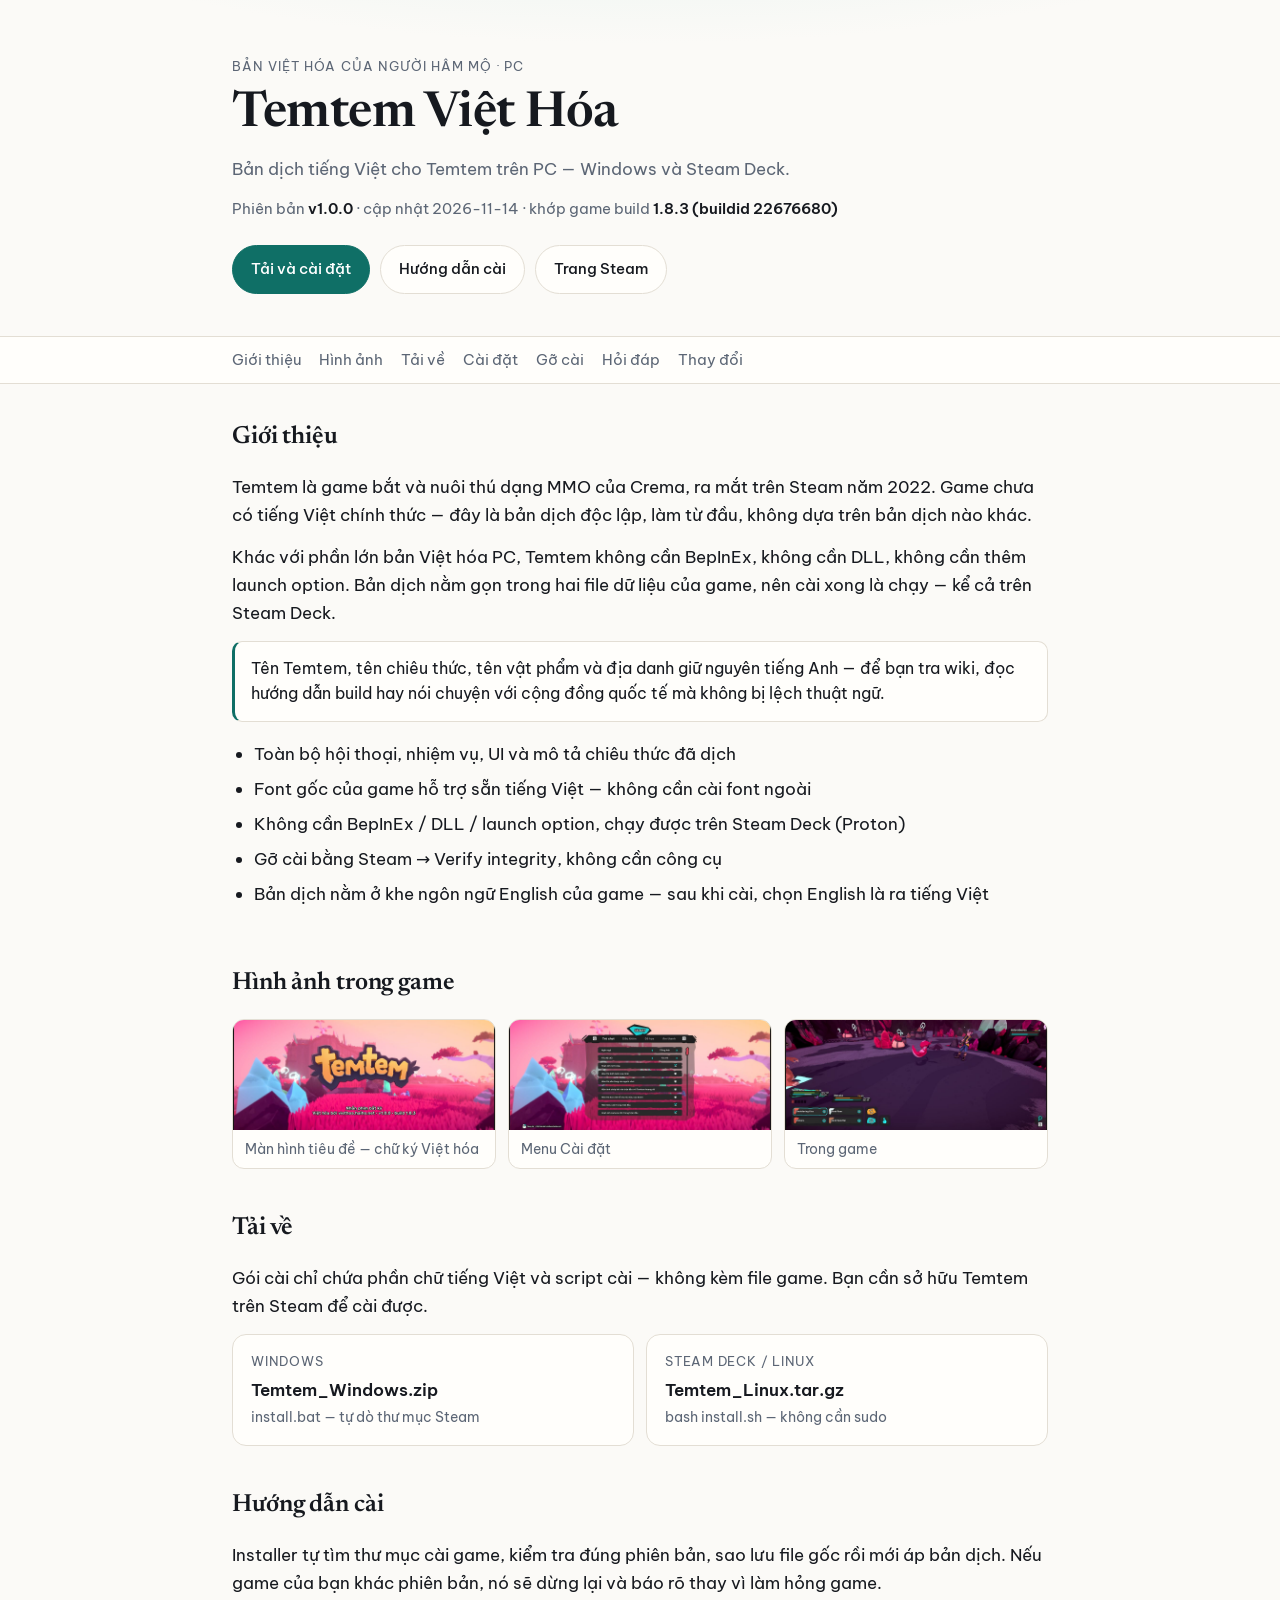
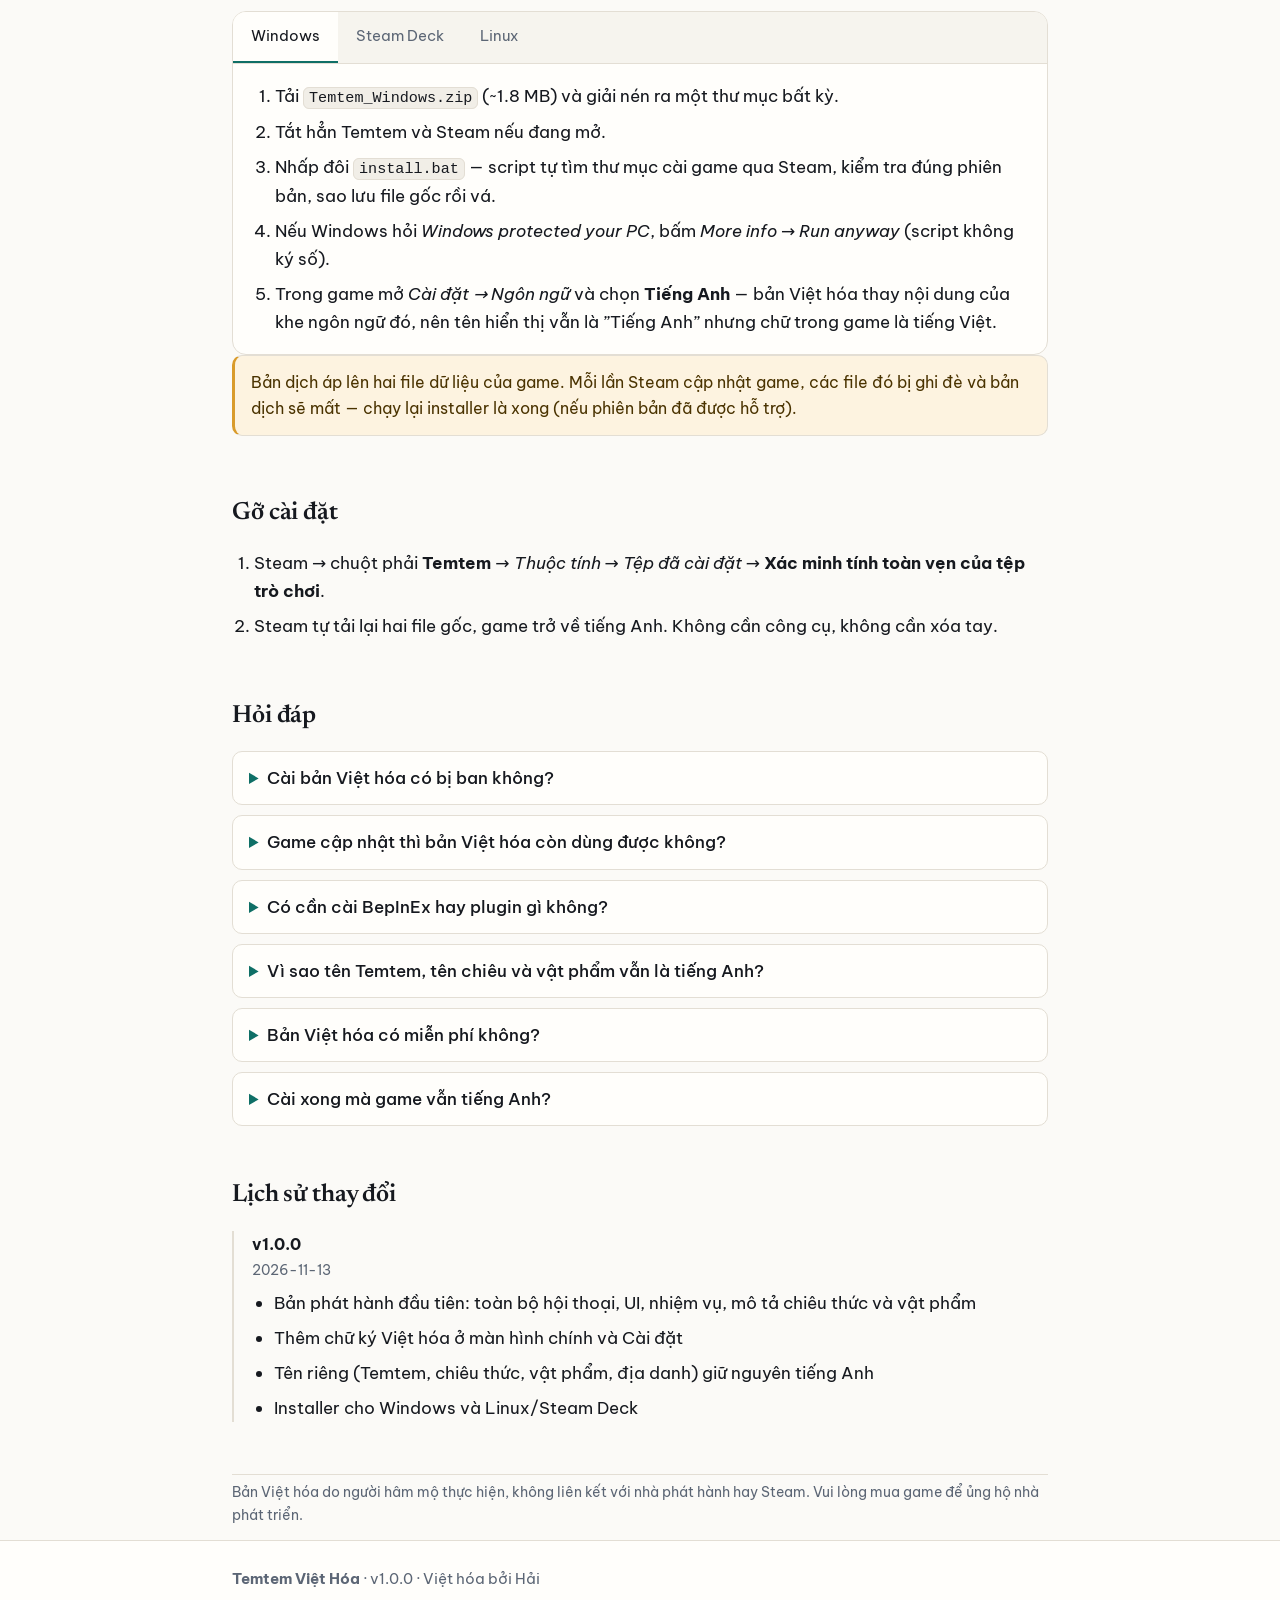
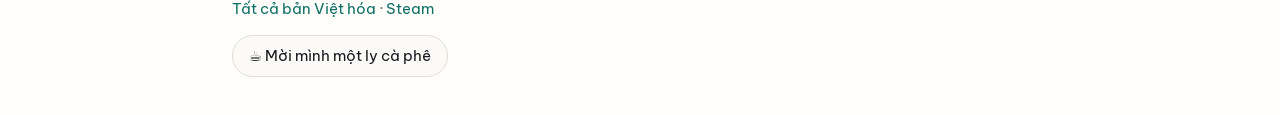
==== temtem/index.html @ cf17363c "add favicon set, shorten titles under 60 chars" ====
<!doctype html>
<html lang="vi">
<head>
<meta charset="utf-8">
<meta name="viewport" content="width=device-width, initial-scale=1">
<title>Temtem Việt Hóa — Patch tiếng Việt cho PC &amp; Steam Deck</title>
<meta name="description" content="Bản Việt hóa tiếng Việt cho Temtem trên PC — chạy tốt trên Windows và Steam Deck (Proton). Toàn bộ hội thoại, UI, mô tả chiêu thức và vật phẩm đã được dịch; tên Temtem, tên chiêu, tên vật phẩm và địa danh giữ nguyên tiếng Anh để khớp với wiki và cộng đồng.">
<link rel="canonical" href="https://hhhai0304.github.io/viethoa/temtem/">
<meta property="og:type" content="website">
<meta property="og:site_name" content="Việt Hóa">
<meta property="og:locale" content="vi_VN">
<meta property="og:title" content="Temtem Việt Hóa — Patch tiếng Việt cho PC &amp; Steam Deck">
<meta property="og:description" content="Bản Việt hóa tiếng Việt cho Temtem trên PC — chạy tốt trên Windows và Steam Deck (Proton). Toàn bộ hội thoại, UI, mô tả chiêu thức và vật phẩm đã được dịch; tên Temtem, tên chiêu, tên vật phẩm và địa danh giữ nguyên tiếng Anh để khớp với wiki và cộng đồng.">
<meta property="og:url" content="https://hhhai0304.github.io/viethoa/temtem/">
<meta property="og:image" content="https://hhhai0304.github.io/viethoa/static/og-default.png">
<meta name="twitter:card" content="summary_large_image">
<meta name="theme-color" content="#0f6f66">
<meta name="application-name" content="Việt Hóa">
<link rel="icon" href="../favicon.ico" sizes="any">
<link rel="icon" type="image/svg+xml" href="../favicon.svg">
<link rel="apple-touch-icon" href="../apple-touch-icon.png">
<meta name="google-site-verification" content="6tw9dWfNj-DUHncGl-YwW4p9Vcy91TCpox1AK8zlNxc">
<link rel="preconnect" href="https://fonts.googleapis.com">
<link rel="preconnect" href="https://fonts.gstatic.com" crossorigin>
<link href="https://fonts.googleapis.com/css2?family=Be+Vietnam+Pro:wght@400;500;600&family=Newsreader:opsz,wght@6..72,600;6..72,700&display=swap" rel="stylesheet">
<link rel="stylesheet" href="../static/style.css">
<script type="application/ld+json">[{"@context": "https://schema.org", "@type": "SoftwareApplication", "name": "Temtem Việt Hóa", "operatingSystem": "Windows, Linux", "applicationCategory": "GameApplication", "softwareVersion": "v1.0.0", "inLanguage": "vi", "url": "https://hhhai0304.github.io/viethoa/temtem/", "description": "Bản Việt hóa tiếng Việt cho Temtem trên PC — chạy tốt trên Windows và Steam Deck (Proton). Toàn bộ hội thoại, UI, mô tả chiêu thức và vật phẩm đã được dịch; tên Temtem, tên chiêu, tên vật phẩm và địa danh giữ nguyên tiếng Anh để khớp với wiki và cộng đồng.", "offers": {"@type": "Offer", "price": "0", "priceCurrency": "VND"}}, {"@context": "https://schema.org", "@type": "FAQPage", "mainEntity": [{"@type": "Question", "name": "Cài bản Việt hóa có bị ban không?", "acceptedAnswer": {"@type": "Answer", "text": "Bản dịch chỉ thay dữ liệu văn bản phía client (hai file .assets), không đụng vào logic game, không can thiệp vào kết nối hay giao dịch. Temtem không dùng anti-cheat kernel. Tuy vậy đây là game online và mọi thay đổi file đều là tự chịu rủi ro — nếu bạn lo, hãy thử bằng một tài khoản phụ trước."}}, {"@type": "Question", "name": "Game cập nhật thì bản Việt hóa còn dùng được không?", "acceptedAnswer": {"@type": "Answer", "text": "Nếu bản cập nhật có sửa hai file dữ liệu, Steam sẽ ghi đè và bản dịch mất — khi đó installer sẽ báo đúng phiên bản và dừng lại thay vì làm hỏng game. Bạn xác minh lại để chơi bản gốc, mình sẽ phát hành bản Việt hóa khớp phiên bản mới."}}, {"@type": "Question", "name": "Có cần cài BepInEx hay plugin gì không?", "acceptedAnswer": {"@type": "Answer", "text": "Không. Temtem dùng I2 Localization với toàn bộ chuỗi nằm trong file assets, nên chỉ cần thay file — không DLL, không launch option, không ảnh hưởng tới Steam Deck."}}, {"@type": "Question", "name": "Vì sao tên Temtem, tên chiêu và vật phẩm vẫn là tiếng Anh?", "acceptedAnswer": {"@type": "Answer", "text": "Đó là chủ ý. Tên riêng giữ nguyên để khớp với wiki, video hướng dẫn và cộng đồng quốc tế; phần mô tả, hội thoại và UI thì dịch toàn bộ."}}, {"@type": "Question", "name": "Bản Việt hóa có miễn phí không?", "acceptedAnswer": {"@type": "Answer", "text": "Miễn phí và sẽ luôn miễn phí. Nếu bạn muốn ủng hộ, có nút mời mình một ly cà phê — nhưng chơi hết game và báo lỗi giúp đã là quý rồi."}}, {"@type": "Question", "name": "Cài xong mà game vẫn tiếng Anh?", "acceptedAnswer": {"@type": "Answer", "text": "Vào Cài đặt → Ngôn ngữ và chọn “Tiếng Anh” — bản Việt hóa nằm ở đúng khe đó, nên tên hiển thị vẫn là Tiếng Anh nhưng nội dung là tiếng Việt. Nếu vẫn tiếng Anh, chạy lại installer: nó sẽ báo file đã vá hay chưa."}}]}]</script>
</head>
<body>
<header class="hero"><div class="wrap">
  <p class="kicker">Bản Việt hóa của người hâm mộ · PC</p>
  <h1>Temtem Việt Hóa</h1>
  <p class="sub">Bản dịch tiếng Việt cho Temtem trên PC — Windows và Steam Deck.</p>
  <p class="meta">Phiên bản <strong>v1.0.0</strong> · cập nhật 2026-11-14
     · khớp game build <strong>1.8.3 (buildid 22676680)</strong></p>
  <div class="btns">
    <a class="btn primary" href="https://github.com/hhhai0304/viethoa/releases/latest" rel="noopener">Tải và cài đặt</a>
    <a class="btn" href="#cai-dat">Hướng dẫn cài</a>
    <a class="btn" href="https://store.steampowered.com/app/745920/Temtem/" rel="noopener">Trang Steam</a>
  </div>
</div></header>

<nav class="toc"><div class="wrap">
  <a href="#gioi-thieu">Giới thiệu</a>
  <a href="#anh">Hình ảnh</a>
  <a href="#tai-ve">Tải về</a>
  <a href="#cai-dat">Cài đặt</a>
  <a href="#go-cai">Gỡ cài</a>
  <a href="#hoi-dap">Hỏi đáp</a>
  <a href="#thay-doi">Thay đổi</a>
</div></nav>

<main class="wrap">
<section id="gioi-thieu">
  <h2>Giới thiệu</h2>
  <p>Temtem là game bắt và nuôi thú dạng MMO của Crema, ra mắt trên Steam năm 2022. Game chưa có tiếng Việt chính thức — đây là bản dịch độc lập, làm từ đầu, không dựa trên bản dịch nào khác.</p><p>Khác với phần lớn bản Việt hóa PC, Temtem không cần BepInEx, không cần DLL, không cần thêm launch option. Bản dịch nằm gọn trong hai file dữ liệu của game, nên cài xong là chạy — kể cả trên Steam Deck.</p>
  <div class="note"><p>Tên Temtem, tên chiêu thức, tên vật phẩm và địa danh giữ nguyên tiếng Anh — để bạn tra wiki, đọc hướng dẫn build hay nói chuyện với cộng đồng quốc tế mà không bị lệch thuật ngữ.</p></div>
  <ul><li>Toàn bộ hội thoại, nhiệm vụ, UI và mô tả chiêu thức đã dịch</li><li>Font gốc của game hỗ trợ sẵn tiếng Việt — không cần cài font ngoài</li><li>Không cần BepInEx / DLL / launch option, chạy được trên Steam Deck (Proton)</li><li>Gỡ cài bằng Steam → Verify integrity, không cần công cụ</li><li>Bản dịch nằm ở khe ngôn ngữ English của game — sau khi cài, chọn English là ra tiếng Việt</li></ul>
</section>

<section id="anh">
  <h2>Hình ảnh trong game</h2>
  <div class="shots"><figure><img src="../static/temtem/title.jpg" alt="Màn hình tiêu đề Temtem với dòng Nhấn phím bất kỳ và chữ ký Việt hóa bởi viethoa.haiho.net" loading="lazy"><figcaption>Màn hình tiêu đề — chữ ký Việt hóa</figcaption></figure><figure><img src="../static/temtem/settings.jpg" alt="Menu Cài đặt Temtem tiếng Việt: Trò chơi, Điều khiển, Đồ họa, Âm thanh" loading="lazy"><figcaption>Menu Cài đặt</figcaption></figure><figure><img src="../static/temtem/ingame.jpg" alt="Màn hình trong game Temtem tiếng Việt" loading="lazy"><figcaption>Trong game</figcaption></figure></div>
</section>

<section id="tai-ve">
  <h2>Tải về</h2>
  <p>Gói cài chỉ chứa phần chữ tiếng Việt và script cài — không kèm file game. Bạn cần sở hữu
  Temtem trên Steam để cài được.</p>
  <div class="dl"><a class="card" href="https://github.com/hhhai0304/viethoa/releases/latest/download/Temtem_Windows.zip" rel="noopener"><div class="os">Windows</div><div class="file">Temtem_Windows.zip</div><div class="hint">install.bat — tự dò thư mục Steam</div></a><a class="card" href="https://github.com/hhhai0304/viethoa/releases/latest/download/Temtem_Linux.tar.gz" rel="noopener"><div class="os">Steam Deck / Linux</div><div class="file">Temtem_Linux.tar.gz</div><div class="hint">bash install.sh — không cần sudo</div></a></div>
</section>

<section id="cai-dat">
  <h2>Hướng dẫn cài</h2>
  <p>Installer tự tìm thư mục cài game, kiểm tra đúng phiên bản, sao lưu file gốc rồi mới áp bản dịch.
  Nếu game của bạn khác phiên bản, nó sẽ dừng lại và báo rõ thay vì làm hỏng game.</p>
  <div class="tabs"><div class="tabbar" role="tablist"><button role="tab" type="button" aria-selected="true" aria-controls="tab-windows">Windows</button><button role="tab" type="button" aria-selected="false" aria-controls="tab-deck">Steam Deck</button><button role="tab" type="button" aria-selected="false" aria-controls="tab-linux">Linux</button></div><div class="tabpane" id="tab-windows" role="tabpanel"><ol><li>Tải <code>Temtem_Windows.zip</code> (~1.8 MB) và giải nén ra một thư mục bất kỳ.</li><li>Tắt hẳn Temtem và Steam nếu đang mở.</li><li>Nhấp đôi <code>install.bat</code> — script tự tìm thư mục cài game qua Steam, kiểm tra đúng phiên bản, sao lưu file gốc rồi vá.</li><li>Nếu Windows hỏi <em>Windows protected your PC</em>, bấm <em>More info</em> → <em>Run anyway</em> (script không ký số).</li><li>Trong game mở <em>Cài đặt → Ngôn ngữ</em> và chọn <strong>Tiếng Anh</strong> — bản Việt hóa thay nội dung của khe ngôn ngữ đó, nên tên hiển thị vẫn là ”Tiếng Anh” nhưng chữ trong game là tiếng Việt.</li></ol></div><div class="tabpane" id="tab-deck" role="tabpanel" hidden><ol><li>Chuyển sang Desktop Mode (Power → Switch to Desktop).</li><li>Tải <code>Temtem_Linux.tar.gz</code> (~1.8 MB), giải nén ra <code>~/Downloads</code>.</li><li>Mở Konsole trong thư mục vừa giải nén và chạy <code>bash install.sh</code>.</li><li>Script tự dò thư viện Steam, kiểm tra phiên bản, sao lưu rồi vá — không cần sudo.</li><li>Về Game Mode, mở Temtem, vào <em>Cài đặt → Ngôn ngữ</em> và chọn <strong>Tiếng Anh</strong>.</li></ol></div><div class="tabpane" id="tab-linux" role="tabpanel" hidden><ol><li>Tải <code>Temtem_Linux.tar.gz</code> và giải nén.</li><li>Chạy <code>bash install.sh</code> — script dò <code>~/.local/share/Steam</code>, <code>~/.steam/steam</code>, thư viện phụ và cả bản Steam Flatpak.</li><li>Game chạy Proton hay native đều được; đường dẫn game được dò tự động.</li><li>Mở game và chọn ngôn ngữ <strong>Tiếng Anh</strong>.</li></ol></div></div>
  <div class="note warn"><p>Bản dịch áp lên hai file dữ liệu của game. Mỗi lần Steam cập nhật game,
  các file đó bị ghi đè và bản dịch sẽ mất — chạy lại installer là xong (nếu phiên bản đã được hỗ trợ).</p></div>
</section>

<section id="go-cai">
  <h2>Gỡ cài đặt</h2>
  <ol><li>Steam → chuột phải <strong>Temtem</strong> → <em>Thuộc tính</em> → <em>Tệp đã cài đặt</em> → <strong>Xác minh tính toàn vẹn của tệp trò chơi</strong>.</li><li>Steam tự tải lại hai file gốc, game trở về tiếng Anh. Không cần công cụ, không cần xóa tay.</li></ol>
</section>

<section id="hoi-dap">
  <h2>Hỏi đáp</h2>
  <details><summary>Cài bản Việt hóa có bị ban không?</summary><p>Bản dịch chỉ thay dữ liệu văn bản phía client (hai file .assets), không đụng vào logic game, không can thiệp vào kết nối hay giao dịch. Temtem không dùng anti-cheat kernel. Tuy vậy đây là game online và mọi thay đổi file đều là tự chịu rủi ro — nếu bạn lo, hãy thử bằng một tài khoản phụ trước.</p></details><details><summary>Game cập nhật thì bản Việt hóa còn dùng được không?</summary><p>Nếu bản cập nhật có sửa hai file dữ liệu, Steam sẽ ghi đè và bản dịch mất — khi đó installer sẽ báo đúng phiên bản và dừng lại thay vì làm hỏng game. Bạn xác minh lại để chơi bản gốc, mình sẽ phát hành bản Việt hóa khớp phiên bản mới.</p></details><details><summary>Có cần cài BepInEx hay plugin gì không?</summary><p>Không. Temtem dùng I2 Localization với toàn bộ chuỗi nằm trong file assets, nên chỉ cần thay file — không DLL, không launch option, không ảnh hưởng tới Steam Deck.</p></details><details><summary>Vì sao tên Temtem, tên chiêu và vật phẩm vẫn là tiếng Anh?</summary><p>Đó là chủ ý. Tên riêng giữ nguyên để khớp với wiki, video hướng dẫn và cộng đồng quốc tế; phần mô tả, hội thoại và UI thì dịch toàn bộ.</p></details><details><summary>Bản Việt hóa có miễn phí không?</summary><p>Miễn phí và sẽ luôn miễn phí. Nếu bạn muốn ủng hộ, có nút mời mình một ly cà phê — nhưng chơi hết game và báo lỗi giúp đã là quý rồi.</p></details><details><summary>Cài xong mà game vẫn tiếng Anh?</summary><p>Vào Cài đặt → Ngôn ngữ và chọn “Tiếng Anh” — bản Việt hóa nằm ở đúng khe đó, nên tên hiển thị vẫn là Tiếng Anh nhưng nội dung là tiếng Việt. Nếu vẫn tiếng Anh, chạy lại installer: nó sẽ báo file đã vá hay chưa.</p></details>
</section>

<section id="thay-doi">
  <h2>Lịch sử thay đổi</h2>
  <div class="cl"><h3>v1.0.0</h3><div class="when">2026-11-13</div><ul><li>Bản phát hành đầu tiên: toàn bộ hội thoại, UI, nhiệm vụ, mô tả chiêu thức và vật phẩm</li><li>Thêm chữ ký Việt hóa ở màn hình chính và Cài đặt</li><li>Tên riêng (Temtem, chiêu thức, vật phẩm, địa danh) giữ nguyên tiếng Anh</li><li>Installer cho Windows và Linux/Steam Deck</li></ul></div>
</section>

<hr class="sep">
<p class="lang">Bản Việt hóa do người hâm mộ thực hiện, không liên kết với nhà phát hành hay Steam.
Vui lòng mua game để ủng hộ nhà phát triển.</p>
</main>

<footer><div class="wrap">
  <p><strong>Temtem Việt Hóa</strong> · v1.0.0 · Việt hóa bởi Hải</p>
  <p><a href="https://hhhai0304.github.io/viethoa/">Tất cả bản Việt hóa</a> · <a href="https://store.steampowered.com/app/745920/Temtem/" rel="noopener">Steam</a></p>
  <p style="margin-top:14px"><button type="button" class="cafe" data-open="moi-cafe">☕ Mời mình một ly cà phê</button></p>
</div></footer>

<dialog id="moi-cafe" class="cafe" aria-labelledby="moi-cafe-h">
  <div class="inner">
    <button type="button" class="close" aria-label="Đóng">&times;</button>
    <h2 id="moi-cafe-h">Mời mình một ly cà phê</h2>
    <p>Bản Việt hóa luôn miễn phí và sẽ luôn miễn phí. Nếu bạn thấy vui khi chơi, một ly cà phê là
    lời cảm ơn rất ấm — chơi hết game và báo lỗi giúp cũng đã là quý lắm rồi.</p>
    <img class="qr" src="https://img.vietqr.io/image/TCB-5678567820-compact2.png?addInfo=Viet+Hoa+Temtem&amp;accountName=HO+HOANG+HAI" alt="Mã QR chuyển khoản" loading="lazy">
    <dl>
      <dt>Ngân hàng</dt><dd>Techcombank</dd>
      <dt>Số tài khoản</dt><dd><code>5678567820</code><button type="button" class="copy" data-copy="5678567820">Chép</button></dd>
      <dt>Chủ tài khoản</dt><dd>HO HOANG HAI</dd>
      <dt>Nội dung</dt><dd>Viet Hoa Temtem<button type="button" class="copy" data-copy="Viet Hoa Temtem">Chép</button></dd>
    </dl>
  </div>
</dialog>

<script src="../static/app.js" defer></script>
</body>
</html>
---- static/style.css ----
/* viethoa.haiho.net — shared styles. No framework, no build step for CSS. */
:root {
  --ink: #16191f;
  --muted: #5c6675;
  --line: #e3ded4;
  --bg: #fbfaf7;
  --card: #fffefb;
  --accent: #0f6f66;
  --accent-soft: #e7f2f0;
  --warn: #8a5a00;
  --warn-soft: #fdf3e0;
  --radius: 14px;
  --wrap: 860px;
  --sans: "Be Vietnam Pro", ui-sans-serif, system-ui, -apple-system, "Segoe UI", sans-serif;
  --serif: "Newsreader", ui-serif, Georgia, "Times New Roman", serif;
}

* { box-sizing: border-box; }

html { -webkit-text-size-adjust: 100%; }

body {
  margin: 0;
  background: var(--bg);
  color: var(--ink);
  font-family: var(--sans);
  font-size: 17px;
  line-height: 1.65;
  text-rendering: optimizeLegibility;
}

a { color: var(--accent); text-decoration: none; }
a:hover { text-decoration: underline; text-underline-offset: 3px; }

.wrap { max-width: var(--wrap); margin: 0 auto; padding: 0 22px; }

/* ---------- hero ---------- */
.hero {
  border-bottom: 1px solid var(--line);
  background:
    radial-gradient(1100px 320px at 50% -180px, #dff0ec 0%, rgba(223, 240, 236, 0) 70%),
    var(--bg);
  padding: 56px 0 42px;
}
.hero .kicker {
  margin: 0 0 10px;
  font-size: 13px;
  letter-spacing: .08em;
  text-transform: uppercase;
  color: var(--muted);
}
.hero h1 {
  font-family: var(--serif);
  font-weight: 600;
  font-size: clamp(2.1rem, 5.2vw, 3.1rem);
  line-height: 1.12;
  margin: 0 0 12px;
  letter-spacing: -0.01em;
}
.hero .sub { margin: 0 0 6px; color: var(--muted); }
.hero .meta { margin: 14px 0 0; font-size: 14.5px; color: var(--muted); }
.hero .meta strong { color: var(--ink); font-weight: 600; }

.btns { display: flex; flex-wrap: wrap; gap: 10px; margin-top: 24px; }
.btn {
  display: inline-block;
  padding: 11px 18px;
  border: 1px solid var(--line);
  border-radius: 999px;
  background: var(--card);
  color: var(--ink);
  font-weight: 500;
  font-size: 15px;
  transition: transform .12s ease, border-color .12s ease;
}
.btn:hover { text-decoration: none; border-color: #cfc7b8; transform: translateY(-1px); }
.btn.primary { background: var(--accent); border-color: var(--accent); color: #fff; }
.btn.primary:hover { background: #0c5d55; }

/* ---------- nav ---------- */
.toc { border-bottom: 1px solid var(--line); background: var(--card); position: sticky; top: 0; z-index: 5; }
.toc .wrap { display: flex; gap: 18px; overflow-x: auto; padding: 11px 22px; scrollbar-width: none; }
.toc .wrap::-webkit-scrollbar { display: none; }
.toc a { color: var(--muted); font-size: 14.5px; white-space: nowrap; }
.toc a:hover { color: var(--accent); }

/* ---------- sections ---------- */
main { padding: 8px 0 64px; }
section { padding: 34px 0 6px; }
section h2 {
  font-family: var(--serif);
  font-size: 1.55rem;
  font-weight: 600;
  margin: 0 0 14px;
  letter-spacing: -0.005em;
}
section h3 { font-size: 1.05rem; margin: 22px 0 8px; }

p { margin: 0 0 14px; }
ul, ol { margin: 0 0 16px; padding-left: 22px; }
li { margin-bottom: 7px; }
code {
  font-family: ui-monospace, SFMono-Regular, Menlo, Consolas, monospace;
  font-size: .89em;
  background: #f1eee7;
  border: 1px solid var(--line);
  border-radius: 6px;
  padding: 1px 5px;
}

.lead { font-size: 1.06rem; }

/* ---------- callouts ---------- */
.note {
  border: 1px solid var(--line);
  border-left: 3px solid var(--accent);
  background: var(--card);
  border-radius: 10px;
  padding: 14px 16px;
  margin: 0 0 18px;
  font-size: 15.5px;
}
.note.warn { border-left-color: #d99b2b; background: var(--warn-soft); color: #4a3300; }
.note p:last-child { margin-bottom: 0; }

/* ---------- download cards ---------- */
.dl { display: grid; gap: 12px; grid-template-columns: repeat(auto-fit, minmax(240px, 1fr)); }
.dl a.card {
  display: block;
  border: 1px solid var(--line);
  border-radius: var(--radius);
  background: var(--card);
  padding: 16px 18px;
  color: var(--ink);
}
.dl a.card:hover { text-decoration: none; border-color: var(--accent); }
.dl .os { font-size: 13px; color: var(--muted); text-transform: uppercase; letter-spacing: .06em; }
.dl .file { font-weight: 600; margin: 4px 0 2px; }
.dl .hint { font-size: 14px; color: var(--muted); }

/* ---------- tabs ---------- */
.tabs { border: 1px solid var(--line); border-radius: var(--radius); background: var(--card); overflow: hidden; }
.tabbar { display: flex; border-bottom: 1px solid var(--line); background: #f6f4ee; }
.tabbar button {
  appearance: none;
  border: 0;
  background: transparent;
  padding: 12px 18px;
  font: inherit;
  font-size: 15px;
  color: var(--muted);
  cursor: pointer;
  border-bottom: 2px solid transparent;
}
.tabbar button[aria-selected="true"] { color: var(--ink); border-bottom-color: var(--accent); background: var(--card); }
.tabpane { padding: 18px 20px 6px; }
.tabpane[hidden] { display: none; }
.tabpane ol { margin-bottom: 12px; }

/* ---------- screenshots ---------- */
.shots { display: grid; gap: 12px; grid-template-columns: repeat(auto-fit, minmax(260px, 1fr)); }
.shots figure { margin: 0; border: 1px solid var(--line); border-radius: 12px; overflow: hidden; background: var(--card); }
.shots img { display: block; width: 100%; height: auto; }
.shots figcaption { font-size: 13.5px; color: var(--muted); padding: 8px 12px; }
.shots .empty {
  border: 1px dashed var(--line);
  border-radius: 12px;
  padding: 34px 18px;
  text-align: center;
  color: var(--muted);
  font-size: 15px;
  background: var(--card);
}

/* ---------- faq ---------- */
details {
  border: 1px solid var(--line);
  border-radius: 10px;
  background: var(--card);
  padding: 12px 16px;
  margin-bottom: 10px;
}
details[open] { border-color: #d6cfc0; }
summary { cursor: pointer; font-weight: 500; }
summary::marker { color: var(--accent); }
details p { margin: 10px 0 2px; font-size: 15.5px; }

/* ---------- changelog ---------- */
.cl { border-left: 2px solid var(--line); padding-left: 18px; margin-bottom: 6px; }
.cl h3 { margin: 0 0 2px; font-size: 1rem; }
.cl .when { color: var(--muted); font-size: 13.5px; margin-bottom: 8px; }

/* ---------- hub cards ---------- */
.games { display: grid; gap: 14px; grid-template-columns: repeat(auto-fit, minmax(250px, 1fr)); }
.games a {
  display: block;
  border: 1px solid var(--line);
  border-radius: var(--radius);
  background: var(--card);
  padding: 18px;
  color: var(--ink);
}
.games a:hover { text-decoration: none; border-color: var(--accent); }
.games h3 { margin: 0 0 6px; font-size: 1.1rem; font-family: var(--serif); }
.games p { margin: 0; font-size: 14.5px; color: var(--muted); }
.badge {
  display: inline-block;
  font-size: 12px;
  padding: 2px 9px;
  border-radius: 999px;
  background: var(--accent-soft);
  color: var(--accent);
  margin-left: 6px;
  vertical-align: 2px;
}

/* ---------- footer ---------- */
footer {
  border-top: 1px solid var(--line);
  background: var(--card);
  padding: 26px 0 34px;
  font-size: 14.5px;
  color: var(--muted);
}
footer p { margin: 0 0 6px; }
footer .cafe {
  appearance: none;
  border: 1px solid var(--line);
  background: var(--bg);
  border-radius: 999px;
  padding: 8px 16px;
  font: inherit;
  font-size: 14.5px;
  cursor: pointer;
  color: var(--ink);
}
footer .cafe:hover { border-color: var(--accent); }

/* ---------- dialog ---------- */
dialog.cafe {
  border: 1px solid var(--line);
  border-radius: 16px;
  padding: 0;
  max-width: 420px;
  width: calc(100% - 32px);
  background: var(--card);
  color: var(--ink);
  box-shadow: 0 24px 60px rgba(20, 25, 30, .18);
}
dialog.cafe::backdrop { background: rgba(20, 25, 30, .42); }
dialog.cafe .inner { padding: 22px 22px 18px; position: relative; }
dialog.cafe h2 { font-family: var(--serif); font-size: 1.3rem; margin: 0 0 8px; }
dialog.cafe p { font-size: 15px; color: var(--muted); }
dialog.cafe .close {
  position: absolute; top: 10px; right: 12px;
  border: 0; background: transparent; font-size: 22px; line-height: 1;
  cursor: pointer; color: var(--muted);
}
dialog.cafe dl { display: grid; grid-template-columns: 108px 1fr; gap: 6px 10px; font-size: 15px; margin: 12px 0 0; }
dialog.cafe dt { color: var(--muted); }
dialog.cafe dd { margin: 0; }
dialog.cafe .copy {
  margin-left: 6px; border: 1px solid var(--line); background: var(--bg);
  border-radius: 6px; padding: 1px 7px; font: inherit; font-size: 13px; cursor: pointer;
}
dialog.cafe img.qr { display: block; width: 200px; height: 200px; margin: 14px auto 4px; border-radius: 10px; }

/* ---------- misc ---------- */
.lang { font-size: 13.5px; color: var(--muted); }
hr.sep { border: 0; border-top: 1px solid var(--line); margin: 30px 0 6px; }

@media (prefers-color-scheme: dark) {
  :root {
    --ink: #eceff3;
    --muted: #9aa4b2;
    --line: #2b3038;
    --bg: #14171c;
    --card: #1a1e24;
    --accent: #5ec9bd;
    --accent-soft: #1d2f2d;
    --warn: #f0c274;
    --warn-soft: #2a2418;
  }
  .hero { background: radial-gradient(1100px 320px at 50% -180px, #17302e 0%, rgba(23,48,46,0) 70%), var(--bg); }
  code { background: #22262d; }
  .tabbar { background: #171b20; }
  .btn.primary { color: #06120f; }
  dialog.cafe { box-shadow: 0 24px 60px rgba(0,0,0,.6); }
}
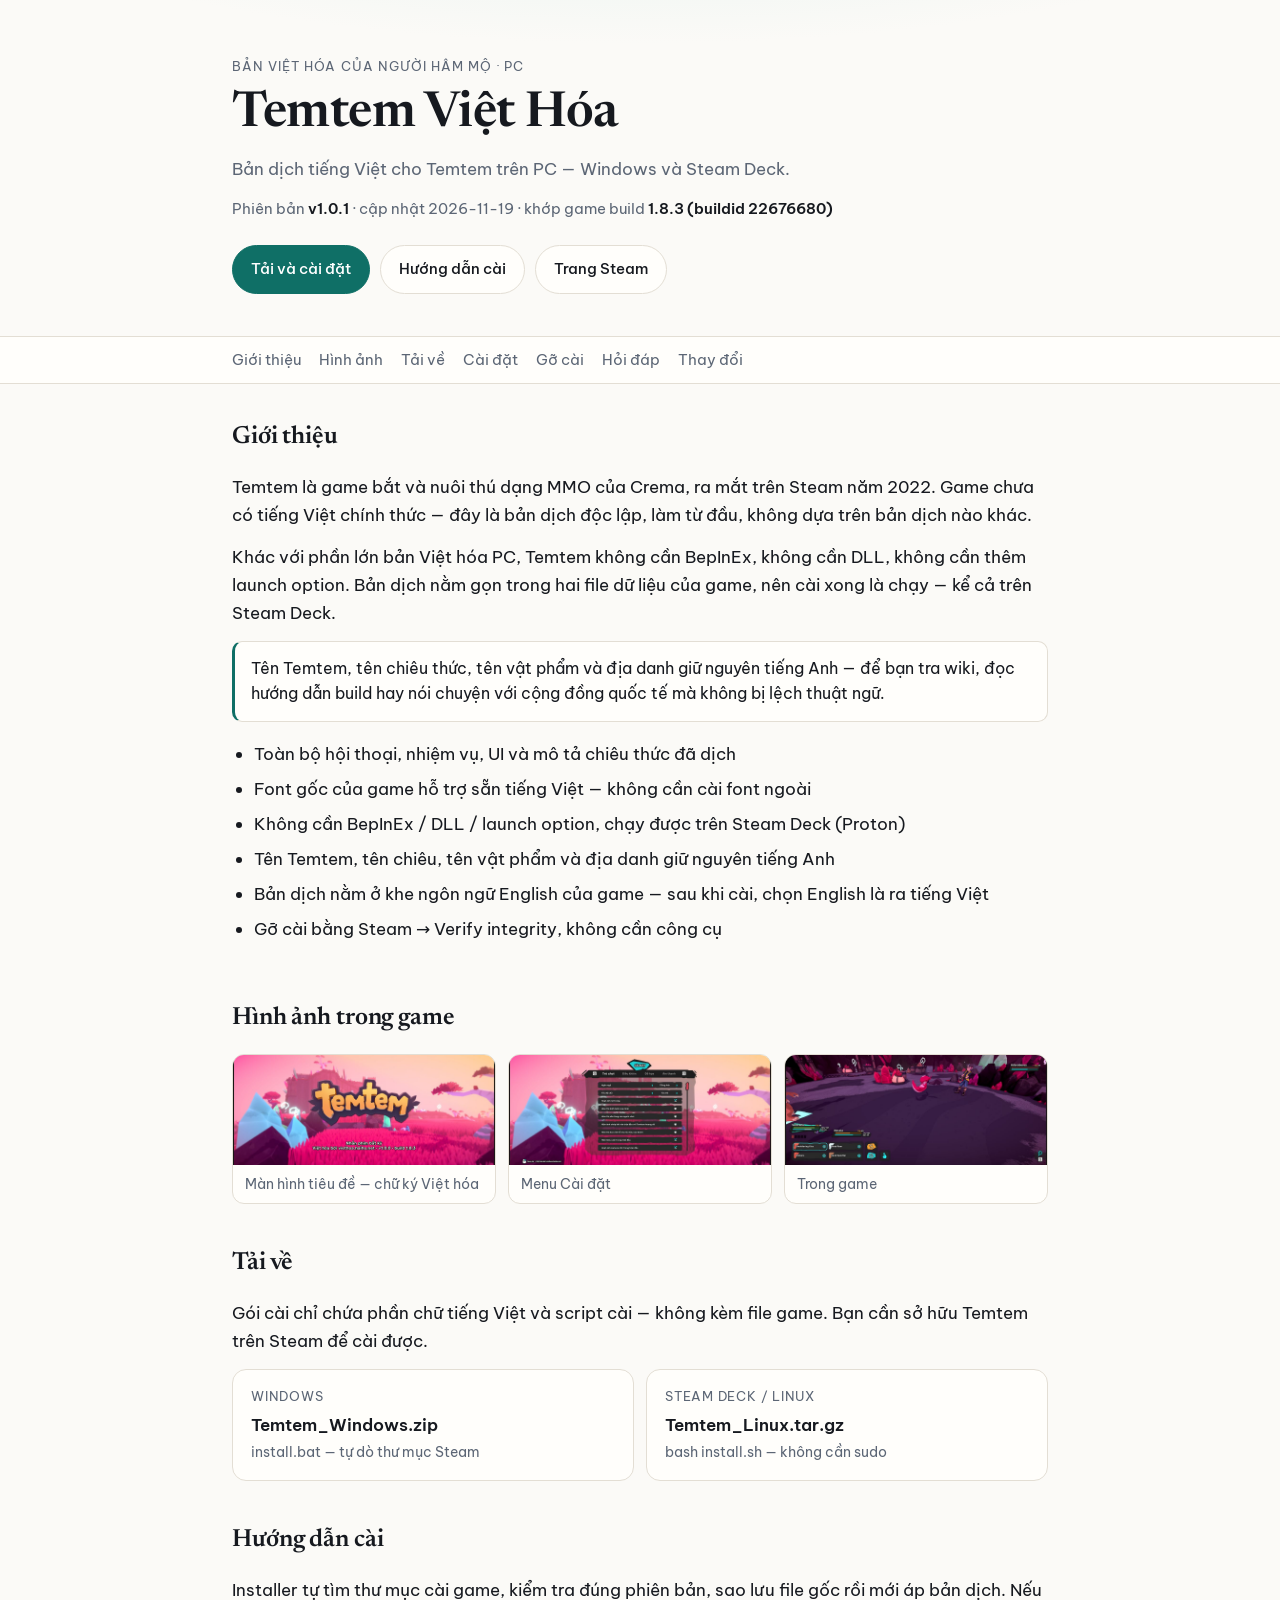
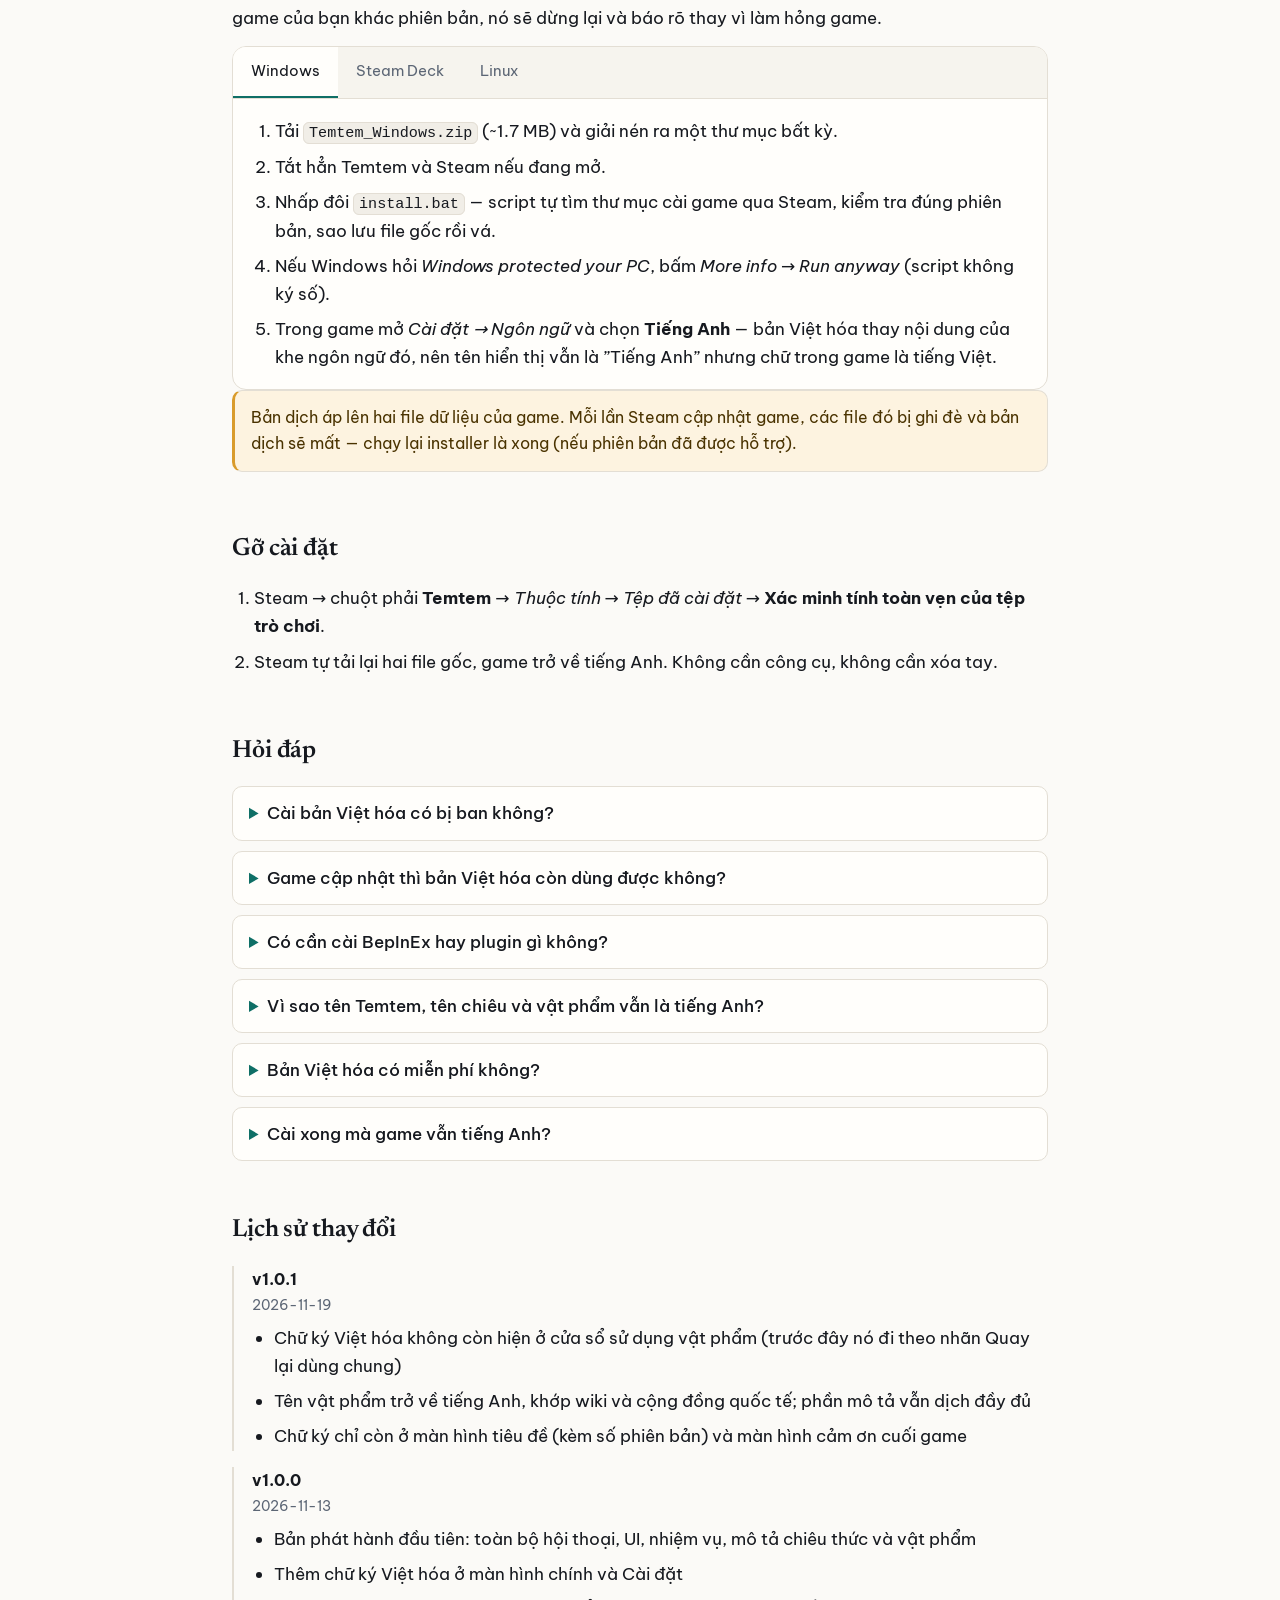
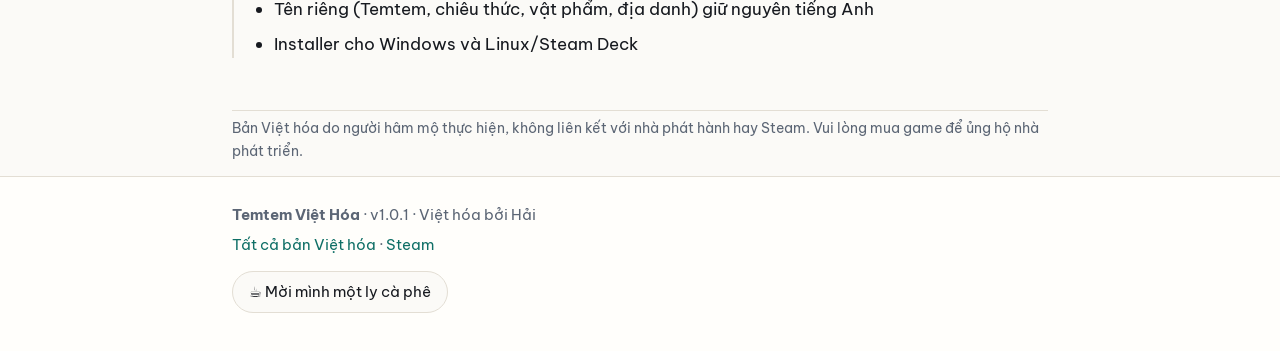
==== commit 9692c62b: "temtem: v1.0.1 - credit off the item-use modal, English item names" ====
--- a/temtem/index.html
+++ b/temtem/index.html
@@ -16,22 +16,22 @@
 <meta name="twitter:card" content="summary_large_image">
 <meta name="theme-color" content="#0f6f66">
 <meta name="application-name" content="Việt Hóa">
-<link rel="icon" href="../favicon.ico" sizes="any">
-<link rel="icon" type="image/svg+xml" href="../favicon.svg">
-<link rel="apple-touch-icon" href="../apple-touch-icon.png">
+<link rel="icon" href="../static/favicon.ico" sizes="any">
+<link rel="icon" type="image/svg+xml" href="../static/favicon.svg">
+<link rel="apple-touch-icon" href="../static/apple-touch-icon.png">
 <meta name="google-site-verification" content="6tw9dWfNj-DUHncGl-YwW4p9Vcy91TCpox1AK8zlNxc">
 <link rel="preconnect" href="https://fonts.googleapis.com">
 <link rel="preconnect" href="https://fonts.gstatic.com" crossorigin>
 <link href="https://fonts.googleapis.com/css2?family=Be+Vietnam+Pro:wght@400;500;600&family=Newsreader:opsz,wght@6..72,600;6..72,700&display=swap" rel="stylesheet">
 <link rel="stylesheet" href="../static/style.css">
-<script type="application/ld+json">[{"@context": "https://schema.org", "@type": "SoftwareApplication", "name": "Temtem Việt Hóa", "operatingSystem": "Windows, Linux", "applicationCategory": "GameApplication", "softwareVersion": "v1.0.0", "inLanguage": "vi", "url": "https://hhhai0304.github.io/viethoa/temtem/", "description": "Bản Việt hóa tiếng Việt cho Temtem trên PC — chạy tốt trên Windows và Steam Deck (Proton). Toàn bộ hội thoại, UI, mô tả chiêu thức và vật phẩm đã được dịch; tên Temtem, tên chiêu, tên vật phẩm và địa danh giữ nguyên tiếng Anh để khớp với wiki và cộng đồng.", "offers": {"@type": "Offer", "price": "0", "priceCurrency": "VND"}}, {"@context": "https://schema.org", "@type": "FAQPage", "mainEntity": [{"@type": "Question", "name": "Cài bản Việt hóa có bị ban không?", "acceptedAnswer": {"@type": "Answer", "text": "Bản dịch chỉ thay dữ liệu văn bản phía client (hai file .assets), không đụng vào logic game, không can thiệp vào kết nối hay giao dịch. Temtem không dùng anti-cheat kernel. Tuy vậy đây là game online và mọi thay đổi file đều là tự chịu rủi ro — nếu bạn lo, hãy thử bằng một tài khoản phụ trước."}}, {"@type": "Question", "name": "Game cập nhật thì bản Việt hóa còn dùng được không?", "acceptedAnswer": {"@type": "Answer", "text": "Nếu bản cập nhật có sửa hai file dữ liệu, Steam sẽ ghi đè và bản dịch mất — khi đó installer sẽ báo đúng phiên bản và dừng lại thay vì làm hỏng game. Bạn xác minh lại để chơi bản gốc, mình sẽ phát hành bản Việt hóa khớp phiên bản mới."}}, {"@type": "Question", "name": "Có cần cài BepInEx hay plugin gì không?", "acceptedAnswer": {"@type": "Answer", "text": "Không. Temtem dùng I2 Localization với toàn bộ chuỗi nằm trong file assets, nên chỉ cần thay file — không DLL, không launch option, không ảnh hưởng tới Steam Deck."}}, {"@type": "Question", "name": "Vì sao tên Temtem, tên chiêu và vật phẩm vẫn là tiếng Anh?", "acceptedAnswer": {"@type": "Answer", "text": "Đó là chủ ý. Tên riêng giữ nguyên để khớp với wiki, video hướng dẫn và cộng đồng quốc tế; phần mô tả, hội thoại và UI thì dịch toàn bộ."}}, {"@type": "Question", "name": "Bản Việt hóa có miễn phí không?", "acceptedAnswer": {"@type": "Answer", "text": "Miễn phí và sẽ luôn miễn phí. Nếu bạn muốn ủng hộ, có nút mời mình một ly cà phê — nhưng chơi hết game và báo lỗi giúp đã là quý rồi."}}, {"@type": "Question", "name": "Cài xong mà game vẫn tiếng Anh?", "acceptedAnswer": {"@type": "Answer", "text": "Vào Cài đặt → Ngôn ngữ và chọn “Tiếng Anh” — bản Việt hóa nằm ở đúng khe đó, nên tên hiển thị vẫn là Tiếng Anh nhưng nội dung là tiếng Việt. Nếu vẫn tiếng Anh, chạy lại installer: nó sẽ báo file đã vá hay chưa."}}]}]</script>
+<script type="application/ld+json">[{"@context": "https://schema.org", "@type": "SoftwareApplication", "name": "Temtem Việt Hóa", "operatingSystem": "Windows, Linux", "applicationCategory": "GameApplication", "softwareVersion": "v1.0.1", "inLanguage": "vi", "url": "https://hhhai0304.github.io/viethoa/temtem/", "description": "Bản Việt hóa tiếng Việt cho Temtem trên PC — chạy tốt trên Windows và Steam Deck (Proton). Toàn bộ hội thoại, UI, mô tả chiêu thức và vật phẩm đã được dịch; tên Temtem, tên chiêu, tên vật phẩm và địa danh giữ nguyên tiếng Anh để khớp với wiki và cộng đồng.", "offers": {"@type": "Offer", "price": "0", "priceCurrency": "VND"}}, {"@context": "https://schema.org", "@type": "FAQPage", "mainEntity": [{"@type": "Question", "name": "Cài bản Việt hóa có bị ban không?", "acceptedAnswer": {"@type": "Answer", "text": "Bản dịch chỉ thay dữ liệu văn bản phía client (hai file .assets), không đụng vào logic game, không can thiệp vào kết nối hay giao dịch. Temtem không dùng anti-cheat kernel. Tuy vậy đây là game online và mọi thay đổi file đều là tự chịu rủi ro — nếu bạn lo, hãy thử bằng một tài khoản phụ trước."}}, {"@type": "Question", "name": "Game cập nhật thì bản Việt hóa còn dùng được không?", "acceptedAnswer": {"@type": "Answer", "text": "Nếu bản cập nhật có sửa hai file dữ liệu, Steam sẽ ghi đè và bản dịch mất — khi đó installer sẽ báo đúng phiên bản và dừng lại thay vì làm hỏng game. Bạn xác minh lại để chơi bản gốc, mình sẽ phát hành bản Việt hóa khớp phiên bản mới."}}, {"@type": "Question", "name": "Có cần cài BepInEx hay plugin gì không?", "acceptedAnswer": {"@type": "Answer", "text": "Không. Temtem dùng I2 Localization với toàn bộ chuỗi nằm trong file assets, nên chỉ cần thay file — không DLL, không launch option, không ảnh hưởng tới Steam Deck."}}, {"@type": "Question", "name": "Vì sao tên Temtem, tên chiêu và vật phẩm vẫn là tiếng Anh?", "acceptedAnswer": {"@type": "Answer", "text": "Đó là chủ ý. Tên riêng giữ nguyên để khớp với wiki, video hướng dẫn và cộng đồng quốc tế; phần mô tả, hội thoại và UI thì dịch toàn bộ."}}, {"@type": "Question", "name": "Bản Việt hóa có miễn phí không?", "acceptedAnswer": {"@type": "Answer", "text": "Miễn phí và sẽ luôn miễn phí. Nếu bạn muốn ủng hộ, có nút mời mình một ly cà phê — nhưng chơi hết game và báo lỗi giúp đã là quý rồi."}}, {"@type": "Question", "name": "Cài xong mà game vẫn tiếng Anh?", "acceptedAnswer": {"@type": "Answer", "text": "Vào Cài đặt → Ngôn ngữ và chọn “Tiếng Anh” — bản Việt hóa nằm ở đúng khe đó, nên tên hiển thị vẫn là Tiếng Anh nhưng nội dung là tiếng Việt. Nếu vẫn tiếng Anh, chạy lại installer: nó sẽ báo file đã vá hay chưa."}}]}]</script>
 </head>
 <body>
 <header class="hero"><div class="wrap">
   <p class="kicker">Bản Việt hóa của người hâm mộ · PC</p>
   <h1>Temtem Việt Hóa</h1>
   <p class="sub">Bản dịch tiếng Việt cho Temtem trên PC — Windows và Steam Deck.</p>
-  <p class="meta">Phiên bản <strong>v1.0.0</strong> · cập nhật 2026-11-14
+  <p class="meta">Phiên bản <strong>v1.0.1</strong> · cập nhật 2026-11-19
      · khớp game build <strong>1.8.3 (buildid 22676680)</strong></p>
   <div class="btns">
     <a class="btn primary" href="https://github.com/hhhai0304/viethoa/releases/latest" rel="noopener">Tải và cài đặt</a>
@@ -55,7 +55,7 @@
   <h2>Giới thiệu</h2>
   <p>Temtem là game bắt và nuôi thú dạng MMO của Crema, ra mắt trên Steam năm 2022. Game chưa có tiếng Việt chính thức — đây là bản dịch độc lập, làm từ đầu, không dựa trên bản dịch nào khác.</p><p>Khác với phần lớn bản Việt hóa PC, Temtem không cần BepInEx, không cần DLL, không cần thêm launch option. Bản dịch nằm gọn trong hai file dữ liệu của game, nên cài xong là chạy — kể cả trên Steam Deck.</p>
   <div class="note"><p>Tên Temtem, tên chiêu thức, tên vật phẩm và địa danh giữ nguyên tiếng Anh — để bạn tra wiki, đọc hướng dẫn build hay nói chuyện với cộng đồng quốc tế mà không bị lệch thuật ngữ.</p></div>
-  <ul><li>Toàn bộ hội thoại, nhiệm vụ, UI và mô tả chiêu thức đã dịch</li><li>Font gốc của game hỗ trợ sẵn tiếng Việt — không cần cài font ngoài</li><li>Không cần BepInEx / DLL / launch option, chạy được trên Steam Deck (Proton)</li><li>Gỡ cài bằng Steam → Verify integrity, không cần công cụ</li><li>Bản dịch nằm ở khe ngôn ngữ English của game — sau khi cài, chọn English là ra tiếng Việt</li></ul>
+  <ul><li>Toàn bộ hội thoại, nhiệm vụ, UI và mô tả chiêu thức đã dịch</li><li>Font gốc của game hỗ trợ sẵn tiếng Việt — không cần cài font ngoài</li><li>Không cần BepInEx / DLL / launch option, chạy được trên Steam Deck (Proton)</li><li>Tên Temtem, tên chiêu, tên vật phẩm và địa danh giữ nguyên tiếng Anh</li><li>Bản dịch nằm ở khe ngôn ngữ English của game — sau khi cài, chọn English là ra tiếng Việt</li><li>Gỡ cài bằng Steam → Verify integrity, không cần công cụ</li></ul>
 </section>
 
 <section id="anh">
@@ -74,7 +74,7 @@
   <h2>Hướng dẫn cài</h2>
   <p>Installer tự tìm thư mục cài game, kiểm tra đúng phiên bản, sao lưu file gốc rồi mới áp bản dịch.
   Nếu game của bạn khác phiên bản, nó sẽ dừng lại và báo rõ thay vì làm hỏng game.</p>
-  <div class="tabs"><div class="tabbar" role="tablist"><button role="tab" type="button" aria-selected="true" aria-controls="tab-windows">Windows</button><button role="tab" type="button" aria-selected="false" aria-controls="tab-deck">Steam Deck</button><button role="tab" type="button" aria-selected="false" aria-controls="tab-linux">Linux</button></div><div class="tabpane" id="tab-windows" role="tabpanel"><ol><li>Tải <code>Temtem_Windows.zip</code> (~1.8 MB) và giải nén ra một thư mục bất kỳ.</li><li>Tắt hẳn Temtem và Steam nếu đang mở.</li><li>Nhấp đôi <code>install.bat</code> — script tự tìm thư mục cài game qua Steam, kiểm tra đúng phiên bản, sao lưu file gốc rồi vá.</li><li>Nếu Windows hỏi <em>Windows protected your PC</em>, bấm <em>More info</em> → <em>Run anyway</em> (script không ký số).</li><li>Trong game mở <em>Cài đặt → Ngôn ngữ</em> và chọn <strong>Tiếng Anh</strong> — bản Việt hóa thay nội dung của khe ngôn ngữ đó, nên tên hiển thị vẫn là ”Tiếng Anh” nhưng chữ trong game là tiếng Việt.</li></ol></div><div class="tabpane" id="tab-deck" role="tabpanel" hidden><ol><li>Chuyển sang Desktop Mode (Power → Switch to Desktop).</li><li>Tải <code>Temtem_Linux.tar.gz</code> (~1.8 MB), giải nén ra <code>~/Downloads</code>.</li><li>Mở Konsole trong thư mục vừa giải nén và chạy <code>bash install.sh</code>.</li><li>Script tự dò thư viện Steam, kiểm tra phiên bản, sao lưu rồi vá — không cần sudo.</li><li>Về Game Mode, mở Temtem, vào <em>Cài đặt → Ngôn ngữ</em> và chọn <strong>Tiếng Anh</strong>.</li></ol></div><div class="tabpane" id="tab-linux" role="tabpanel" hidden><ol><li>Tải <code>Temtem_Linux.tar.gz</code> và giải nén.</li><li>Chạy <code>bash install.sh</code> — script dò <code>~/.local/share/Steam</code>, <code>~/.steam/steam</code>, thư viện phụ và cả bản Steam Flatpak.</li><li>Game chạy Proton hay native đều được; đường dẫn game được dò tự động.</li><li>Mở game và chọn ngôn ngữ <strong>Tiếng Anh</strong>.</li></ol></div></div>
+  <div class="tabs"><div class="tabbar" role="tablist"><button role="tab" type="button" aria-selected="true" aria-controls="tab-windows">Windows</button><button role="tab" type="button" aria-selected="false" aria-controls="tab-deck">Steam Deck</button><button role="tab" type="button" aria-selected="false" aria-controls="tab-linux">Linux</button></div><div class="tabpane" id="tab-windows" role="tabpanel"><ol><li>Tải <code>Temtem_Windows.zip</code> (~1.7 MB) và giải nén ra một thư mục bất kỳ.</li><li>Tắt hẳn Temtem và Steam nếu đang mở.</li><li>Nhấp đôi <code>install.bat</code> — script tự tìm thư mục cài game qua Steam, kiểm tra đúng phiên bản, sao lưu file gốc rồi vá.</li><li>Nếu Windows hỏi <em>Windows protected your PC</em>, bấm <em>More info</em> → <em>Run anyway</em> (script không ký số).</li><li>Trong game mở <em>Cài đặt → Ngôn ngữ</em> và chọn <strong>Tiếng Anh</strong> — bản Việt hóa thay nội dung của khe ngôn ngữ đó, nên tên hiển thị vẫn là ”Tiếng Anh” nhưng chữ trong game là tiếng Việt.</li></ol></div><div class="tabpane" id="tab-deck" role="tabpanel" hidden><ol><li>Chuyển sang Desktop Mode (Power → Switch to Desktop).</li><li>Tải <code>Temtem_Linux.tar.gz</code> (~1.7 MB), giải nén ra <code>~/Downloads</code>.</li><li>Mở Konsole trong thư mục vừa giải nén và chạy <code>bash install.sh</code>.</li><li>Script tự dò thư viện Steam, kiểm tra phiên bản, sao lưu rồi vá — không cần sudo.</li><li>Về Game Mode, mở Temtem, vào <em>Cài đặt → Ngôn ngữ</em> và chọn <strong>Tiếng Anh</strong>.</li></ol></div><div class="tabpane" id="tab-linux" role="tabpanel" hidden><ol><li>Tải <code>Temtem_Linux.tar.gz</code> và giải nén.</li><li>Chạy <code>bash install.sh</code> — script dò <code>~/.local/share/Steam</code>, <code>~/.steam/steam</code>, thư viện phụ và cả bản Steam Flatpak.</li><li>Game chạy Proton hay native đều được; đường dẫn game được dò tự động.</li><li>Mở game và chọn ngôn ngữ <strong>Tiếng Anh</strong>.</li></ol></div></div>
   <div class="note warn"><p>Bản dịch áp lên hai file dữ liệu của game. Mỗi lần Steam cập nhật game,
   các file đó bị ghi đè và bản dịch sẽ mất — chạy lại installer là xong (nếu phiên bản đã được hỗ trợ).</p></div>
 </section>
@@ -91,7 +91,7 @@
 
 <section id="thay-doi">
   <h2>Lịch sử thay đổi</h2>
-  <div class="cl"><h3>v1.0.0</h3><div class="when">2026-11-13</div><ul><li>Bản phát hành đầu tiên: toàn bộ hội thoại, UI, nhiệm vụ, mô tả chiêu thức và vật phẩm</li><li>Thêm chữ ký Việt hóa ở màn hình chính và Cài đặt</li><li>Tên riêng (Temtem, chiêu thức, vật phẩm, địa danh) giữ nguyên tiếng Anh</li><li>Installer cho Windows và Linux/Steam Deck</li></ul></div>
+  <div class="cl"><h3>v1.0.1</h3><div class="when">2026-11-19</div><ul><li>Chữ ký Việt hóa không còn hiện ở cửa sổ sử dụng vật phẩm (trước đây nó đi theo nhãn Quay lại dùng chung)</li><li>Tên vật phẩm trở về tiếng Anh, khớp wiki và cộng đồng quốc tế; phần mô tả vẫn dịch đầy đủ</li><li>Chữ ký chỉ còn ở màn hình tiêu đề (kèm số phiên bản) và màn hình cảm ơn cuối game</li></ul></div><div class="cl"><h3>v1.0.0</h3><div class="when">2026-11-13</div><ul><li>Bản phát hành đầu tiên: toàn bộ hội thoại, UI, nhiệm vụ, mô tả chiêu thức và vật phẩm</li><li>Thêm chữ ký Việt hóa ở màn hình chính và Cài đặt</li><li>Tên riêng (Temtem, chiêu thức, vật phẩm, địa danh) giữ nguyên tiếng Anh</li><li>Installer cho Windows và Linux/Steam Deck</li></ul></div>
 </section>
 
 <hr class="sep">
@@ -100,7 +100,7 @@
 </main>
 
 <footer><div class="wrap">
-  <p><strong>Temtem Việt Hóa</strong> · v1.0.0 · Việt hóa bởi Hải</p>
+  <p><strong>Temtem Việt Hóa</strong> · v1.0.1 · Việt hóa bởi Hải</p>
   <p><a href="https://hhhai0304.github.io/viethoa/">Tất cả bản Việt hóa</a> · <a href="https://store.steampowered.com/app/745920/Temtem/" rel="noopener">Steam</a></p>
   <p style="margin-top:14px"><button type="button" class="cafe" data-open="moi-cafe">☕ Mời mình một ly cà phê</button></p>
 </div></footer>
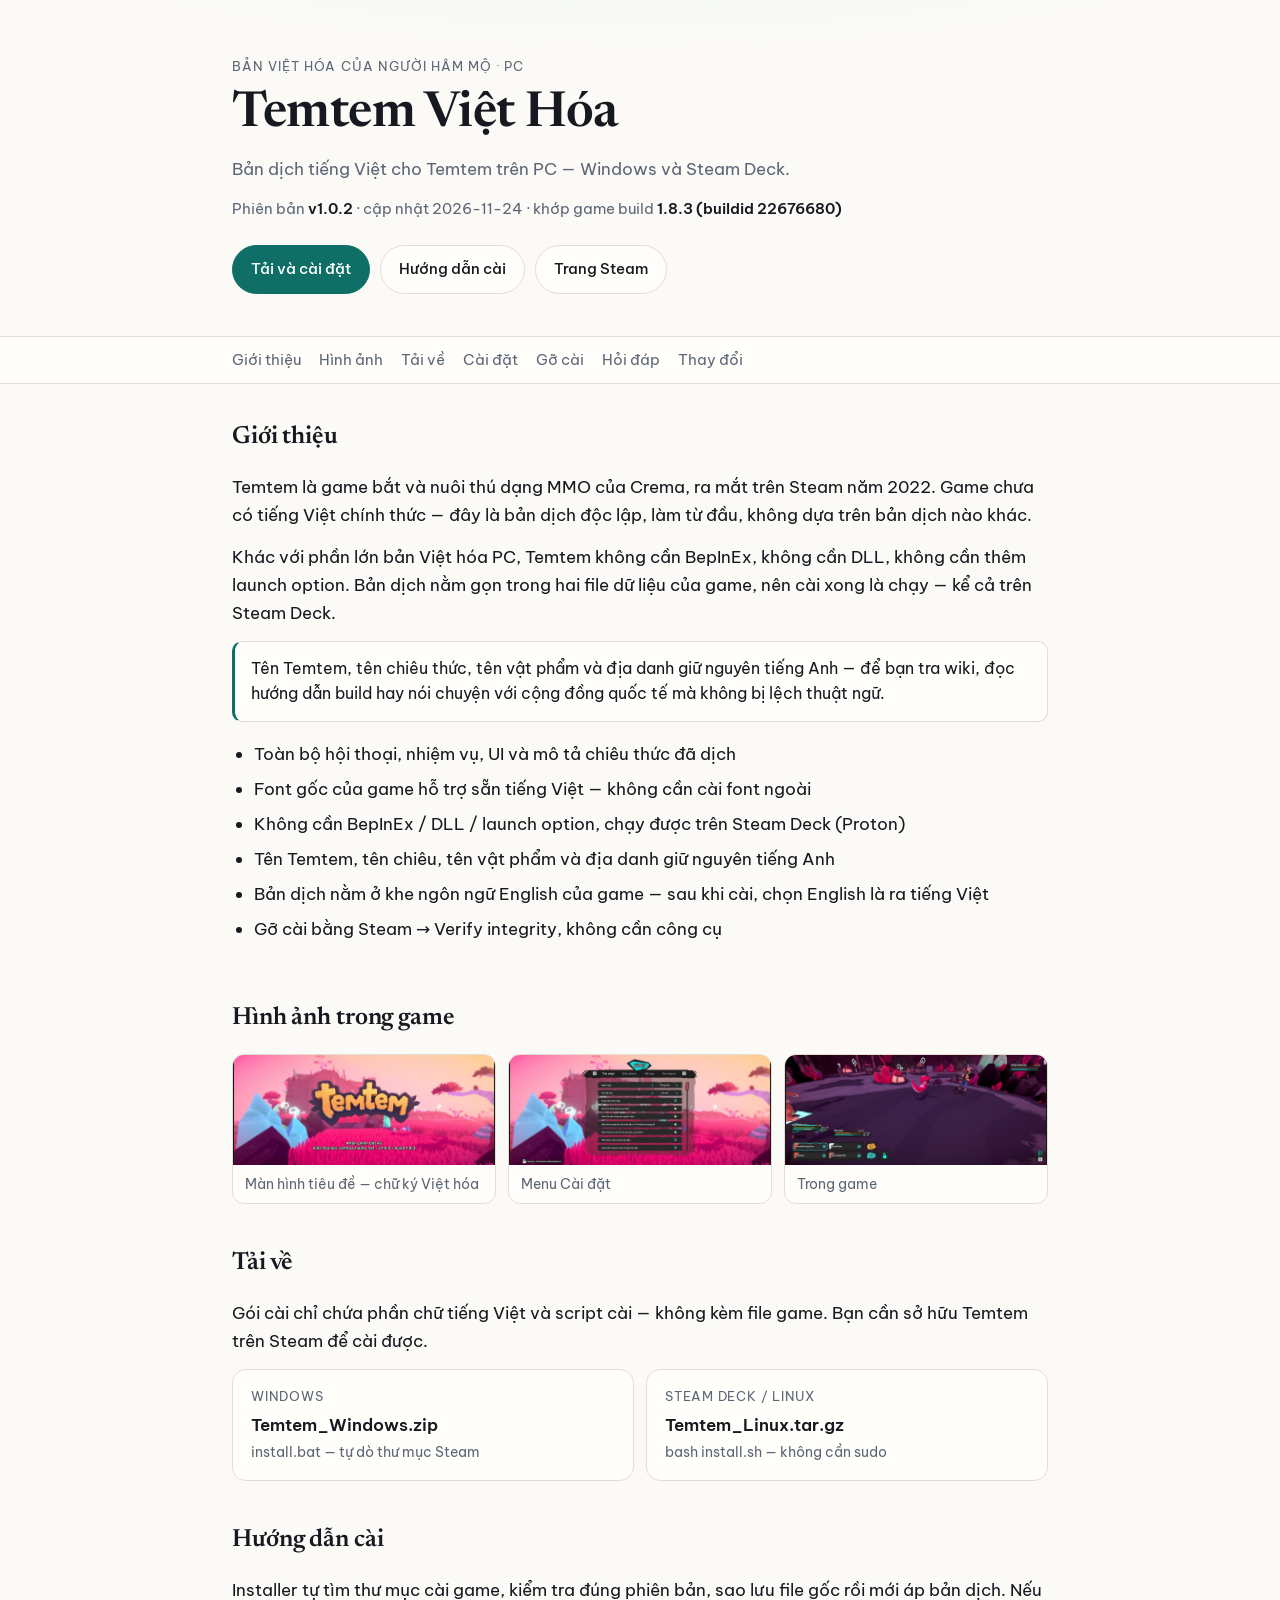
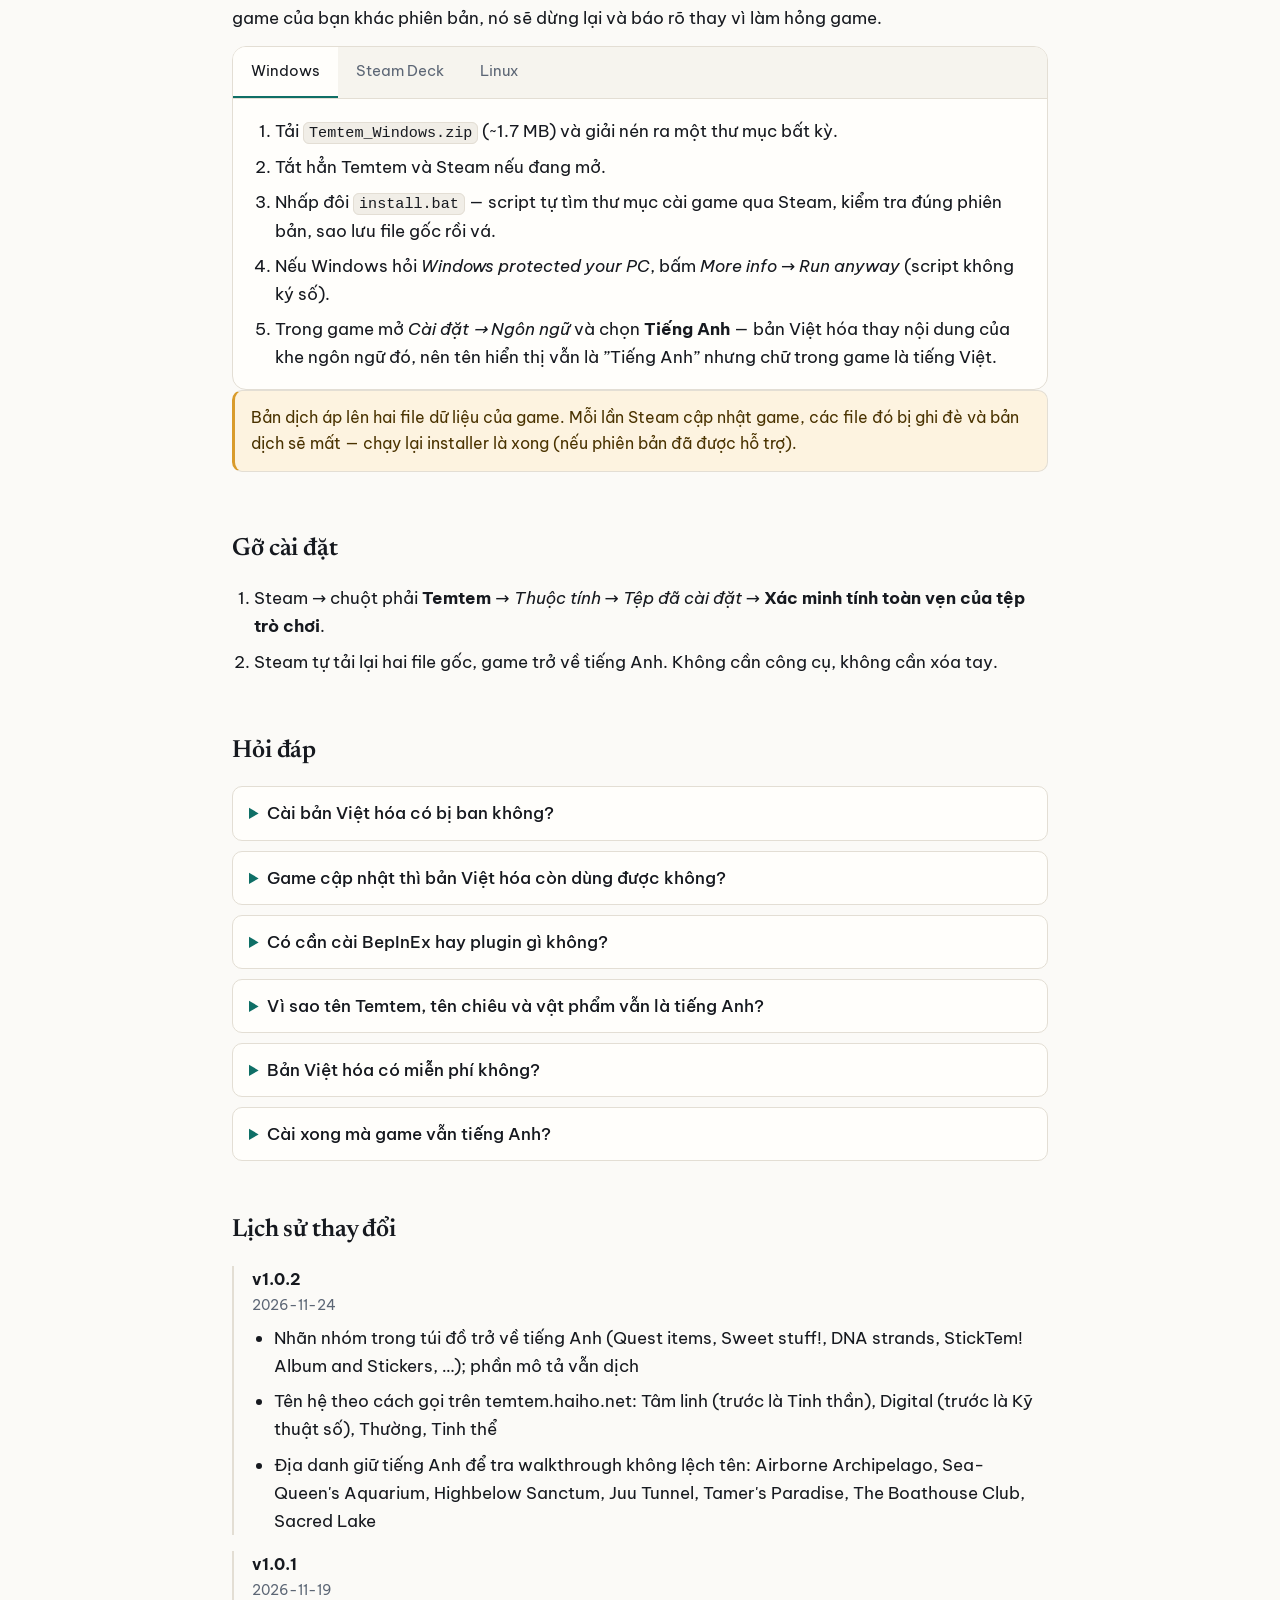
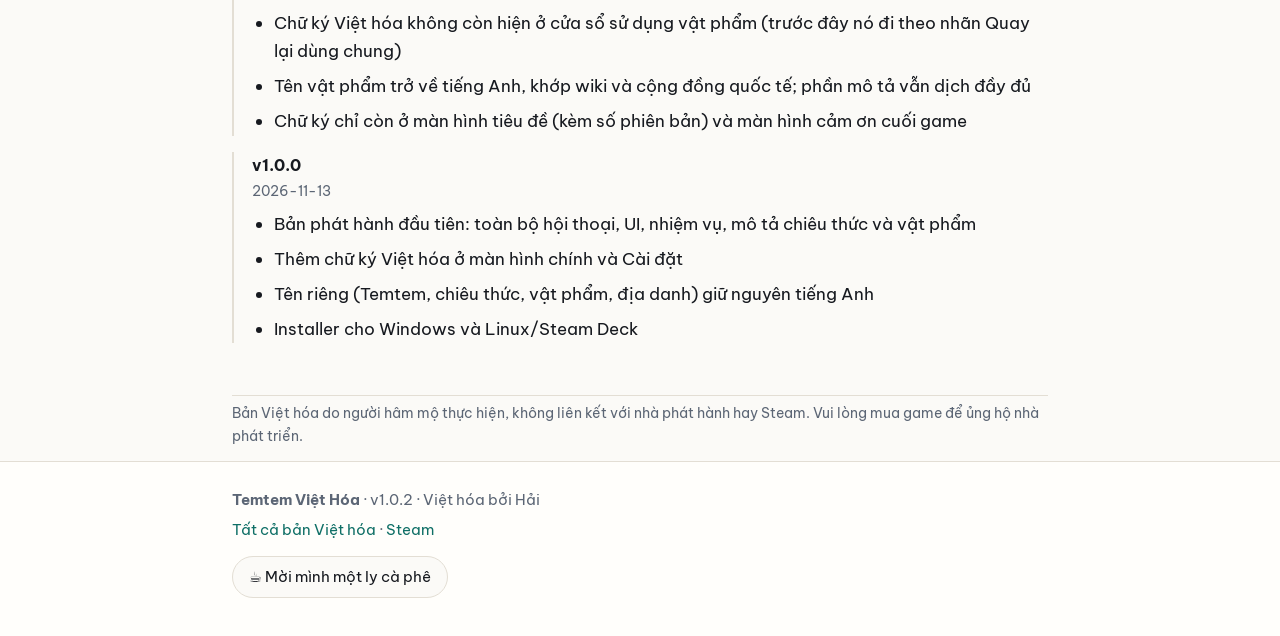
==== commit 487548c2: "temtem: v1.0.2 - English taxonomy names, wiki type names, English places The release notes and the c" ====
--- a/temtem/index.html
+++ b/temtem/index.html
@@ -24,14 +24,14 @@
 <link rel="preconnect" href="https://fonts.gstatic.com" crossorigin>
 <link href="https://fonts.googleapis.com/css2?family=Be+Vietnam+Pro:wght@400;500;600&family=Newsreader:opsz,wght@6..72,600;6..72,700&display=swap" rel="stylesheet">
 <link rel="stylesheet" href="../static/style.css">
-<script type="application/ld+json">[{"@context": "https://schema.org", "@type": "SoftwareApplication", "name": "Temtem Việt Hóa", "operatingSystem": "Windows, Linux", "applicationCategory": "GameApplication", "softwareVersion": "v1.0.1", "inLanguage": "vi", "url": "https://hhhai0304.github.io/viethoa/temtem/", "description": "Bản Việt hóa tiếng Việt cho Temtem trên PC — chạy tốt trên Windows và Steam Deck (Proton). Toàn bộ hội thoại, UI, mô tả chiêu thức và vật phẩm đã được dịch; tên Temtem, tên chiêu, tên vật phẩm và địa danh giữ nguyên tiếng Anh để khớp với wiki và cộng đồng.", "offers": {"@type": "Offer", "price": "0", "priceCurrency": "VND"}}, {"@context": "https://schema.org", "@type": "FAQPage", "mainEntity": [{"@type": "Question", "name": "Cài bản Việt hóa có bị ban không?", "acceptedAnswer": {"@type": "Answer", "text": "Bản dịch chỉ thay dữ liệu văn bản phía client (hai file .assets), không đụng vào logic game, không can thiệp vào kết nối hay giao dịch. Temtem không dùng anti-cheat kernel. Tuy vậy đây là game online và mọi thay đổi file đều là tự chịu rủi ro — nếu bạn lo, hãy thử bằng một tài khoản phụ trước."}}, {"@type": "Question", "name": "Game cập nhật thì bản Việt hóa còn dùng được không?", "acceptedAnswer": {"@type": "Answer", "text": "Nếu bản cập nhật có sửa hai file dữ liệu, Steam sẽ ghi đè và bản dịch mất — khi đó installer sẽ báo đúng phiên bản và dừng lại thay vì làm hỏng game. Bạn xác minh lại để chơi bản gốc, mình sẽ phát hành bản Việt hóa khớp phiên bản mới."}}, {"@type": "Question", "name": "Có cần cài BepInEx hay plugin gì không?", "acceptedAnswer": {"@type": "Answer", "text": "Không. Temtem dùng I2 Localization với toàn bộ chuỗi nằm trong file assets, nên chỉ cần thay file — không DLL, không launch option, không ảnh hưởng tới Steam Deck."}}, {"@type": "Question", "name": "Vì sao tên Temtem, tên chiêu và vật phẩm vẫn là tiếng Anh?", "acceptedAnswer": {"@type": "Answer", "text": "Đó là chủ ý. Tên riêng giữ nguyên để khớp với wiki, video hướng dẫn và cộng đồng quốc tế; phần mô tả, hội thoại và UI thì dịch toàn bộ."}}, {"@type": "Question", "name": "Bản Việt hóa có miễn phí không?", "acceptedAnswer": {"@type": "Answer", "text": "Miễn phí và sẽ luôn miễn phí. Nếu bạn muốn ủng hộ, có nút mời mình một ly cà phê — nhưng chơi hết game và báo lỗi giúp đã là quý rồi."}}, {"@type": "Question", "name": "Cài xong mà game vẫn tiếng Anh?", "acceptedAnswer": {"@type": "Answer", "text": "Vào Cài đặt → Ngôn ngữ và chọn “Tiếng Anh” — bản Việt hóa nằm ở đúng khe đó, nên tên hiển thị vẫn là Tiếng Anh nhưng nội dung là tiếng Việt. Nếu vẫn tiếng Anh, chạy lại installer: nó sẽ báo file đã vá hay chưa."}}]}]</script>
+<script type="application/ld+json">[{"@context": "https://schema.org", "@type": "SoftwareApplication", "name": "Temtem Việt Hóa", "operatingSystem": "Windows, Linux", "applicationCategory": "GameApplication", "softwareVersion": "v1.0.2", "inLanguage": "vi", "url": "https://hhhai0304.github.io/viethoa/temtem/", "description": "Bản Việt hóa tiếng Việt cho Temtem trên PC — chạy tốt trên Windows và Steam Deck (Proton). Toàn bộ hội thoại, UI, mô tả chiêu thức và vật phẩm đã được dịch; tên Temtem, tên chiêu, tên vật phẩm và địa danh giữ nguyên tiếng Anh để khớp với wiki và cộng đồng.", "offers": {"@type": "Offer", "price": "0", "priceCurrency": "VND"}}, {"@context": "https://schema.org", "@type": "FAQPage", "mainEntity": [{"@type": "Question", "name": "Cài bản Việt hóa có bị ban không?", "acceptedAnswer": {"@type": "Answer", "text": "Bản dịch chỉ thay dữ liệu văn bản phía client (hai file .assets), không đụng vào logic game, không can thiệp vào kết nối hay giao dịch. Temtem không dùng anti-cheat kernel. Tuy vậy đây là game online và mọi thay đổi file đều là tự chịu rủi ro — nếu bạn lo, hãy thử bằng một tài khoản phụ trước."}}, {"@type": "Question", "name": "Game cập nhật thì bản Việt hóa còn dùng được không?", "acceptedAnswer": {"@type": "Answer", "text": "Nếu bản cập nhật có sửa hai file dữ liệu, Steam sẽ ghi đè và bản dịch mất — khi đó installer sẽ báo đúng phiên bản và dừng lại thay vì làm hỏng game. Bạn xác minh lại để chơi bản gốc, mình sẽ phát hành bản Việt hóa khớp phiên bản mới."}}, {"@type": "Question", "name": "Có cần cài BepInEx hay plugin gì không?", "acceptedAnswer": {"@type": "Answer", "text": "Không. Temtem dùng I2 Localization với toàn bộ chuỗi nằm trong file assets, nên chỉ cần thay file — không DLL, không launch option, không ảnh hưởng tới Steam Deck."}}, {"@type": "Question", "name": "Vì sao tên Temtem, tên chiêu và vật phẩm vẫn là tiếng Anh?", "acceptedAnswer": {"@type": "Answer", "text": "Đó là chủ ý. Tên riêng giữ nguyên để khớp với wiki, video hướng dẫn và cộng đồng quốc tế; phần mô tả, hội thoại và UI thì dịch toàn bộ."}}, {"@type": "Question", "name": "Bản Việt hóa có miễn phí không?", "acceptedAnswer": {"@type": "Answer", "text": "Miễn phí và sẽ luôn miễn phí. Nếu bạn muốn ủng hộ, có nút mời mình một ly cà phê — nhưng chơi hết game và báo lỗi giúp đã là quý rồi."}}, {"@type": "Question", "name": "Cài xong mà game vẫn tiếng Anh?", "acceptedAnswer": {"@type": "Answer", "text": "Vào Cài đặt → Ngôn ngữ và chọn “Tiếng Anh” — bản Việt hóa nằm ở đúng khe đó, nên tên hiển thị vẫn là Tiếng Anh nhưng nội dung là tiếng Việt. Nếu vẫn tiếng Anh, chạy lại installer: nó sẽ báo file đã vá hay chưa."}}]}]</script>
 </head>
 <body>
 <header class="hero"><div class="wrap">
   <p class="kicker">Bản Việt hóa của người hâm mộ · PC</p>
   <h1>Temtem Việt Hóa</h1>
   <p class="sub">Bản dịch tiếng Việt cho Temtem trên PC — Windows và Steam Deck.</p>
-  <p class="meta">Phiên bản <strong>v1.0.1</strong> · cập nhật 2026-11-19
+  <p class="meta">Phiên bản <strong>v1.0.2</strong> · cập nhật 2026-11-24
      · khớp game build <strong>1.8.3 (buildid 22676680)</strong></p>
   <div class="btns">
     <a class="btn primary" href="https://github.com/hhhai0304/viethoa/releases/latest" rel="noopener">Tải và cài đặt</a>
@@ -91,7 +91,7 @@
 
 <section id="thay-doi">
   <h2>Lịch sử thay đổi</h2>
-  <div class="cl"><h3>v1.0.1</h3><div class="when">2026-11-19</div><ul><li>Chữ ký Việt hóa không còn hiện ở cửa sổ sử dụng vật phẩm (trước đây nó đi theo nhãn Quay lại dùng chung)</li><li>Tên vật phẩm trở về tiếng Anh, khớp wiki và cộng đồng quốc tế; phần mô tả vẫn dịch đầy đủ</li><li>Chữ ký chỉ còn ở màn hình tiêu đề (kèm số phiên bản) và màn hình cảm ơn cuối game</li></ul></div><div class="cl"><h3>v1.0.0</h3><div class="when">2026-11-13</div><ul><li>Bản phát hành đầu tiên: toàn bộ hội thoại, UI, nhiệm vụ, mô tả chiêu thức và vật phẩm</li><li>Thêm chữ ký Việt hóa ở màn hình chính và Cài đặt</li><li>Tên riêng (Temtem, chiêu thức, vật phẩm, địa danh) giữ nguyên tiếng Anh</li><li>Installer cho Windows và Linux/Steam Deck</li></ul></div>
+  <div class="cl"><h3>v1.0.2</h3><div class="when">2026-11-24</div><ul><li>Nhãn nhóm trong túi đồ trở về tiếng Anh (Quest items, Sweet stuff!, DNA strands, StickTem! Album and Stickers, …); phần mô tả vẫn dịch</li><li>Tên hệ theo cách gọi trên temtem.haiho.net: Tâm linh (trước là Tinh thần), Digital (trước là Kỹ thuật số), Thường, Tinh thể</li><li>Địa danh giữ tiếng Anh để tra walkthrough không lệch tên: Airborne Archipelago, Sea-Queen&#x27;s Aquarium, Highbelow Sanctum, Juu Tunnel, Tamer&#x27;s Paradise, The Boathouse Club, Sacred Lake</li></ul></div><div class="cl"><h3>v1.0.1</h3><div class="when">2026-11-19</div><ul><li>Chữ ký Việt hóa không còn hiện ở cửa sổ sử dụng vật phẩm (trước đây nó đi theo nhãn Quay lại dùng chung)</li><li>Tên vật phẩm trở về tiếng Anh, khớp wiki và cộng đồng quốc tế; phần mô tả vẫn dịch đầy đủ</li><li>Chữ ký chỉ còn ở màn hình tiêu đề (kèm số phiên bản) và màn hình cảm ơn cuối game</li></ul></div><div class="cl"><h3>v1.0.0</h3><div class="when">2026-11-13</div><ul><li>Bản phát hành đầu tiên: toàn bộ hội thoại, UI, nhiệm vụ, mô tả chiêu thức và vật phẩm</li><li>Thêm chữ ký Việt hóa ở màn hình chính và Cài đặt</li><li>Tên riêng (Temtem, chiêu thức, vật phẩm, địa danh) giữ nguyên tiếng Anh</li><li>Installer cho Windows và Linux/Steam Deck</li></ul></div>
 </section>
 
 <hr class="sep">
@@ -100,7 +100,7 @@
 </main>
 
 <footer><div class="wrap">
-  <p><strong>Temtem Việt Hóa</strong> · v1.0.1 · Việt hóa bởi Hải</p>
+  <p><strong>Temtem Việt Hóa</strong> · v1.0.2 · Việt hóa bởi Hải</p>
   <p><a href="https://hhhai0304.github.io/viethoa/">Tất cả bản Việt hóa</a> · <a href="https://store.steampowered.com/app/745920/Temtem/" rel="noopener">Steam</a></p>
   <p style="margin-top:14px"><button type="button" class="cafe" data-open="moi-cafe">☕ Mời mình một ly cà phê</button></p>
 </div></footer>
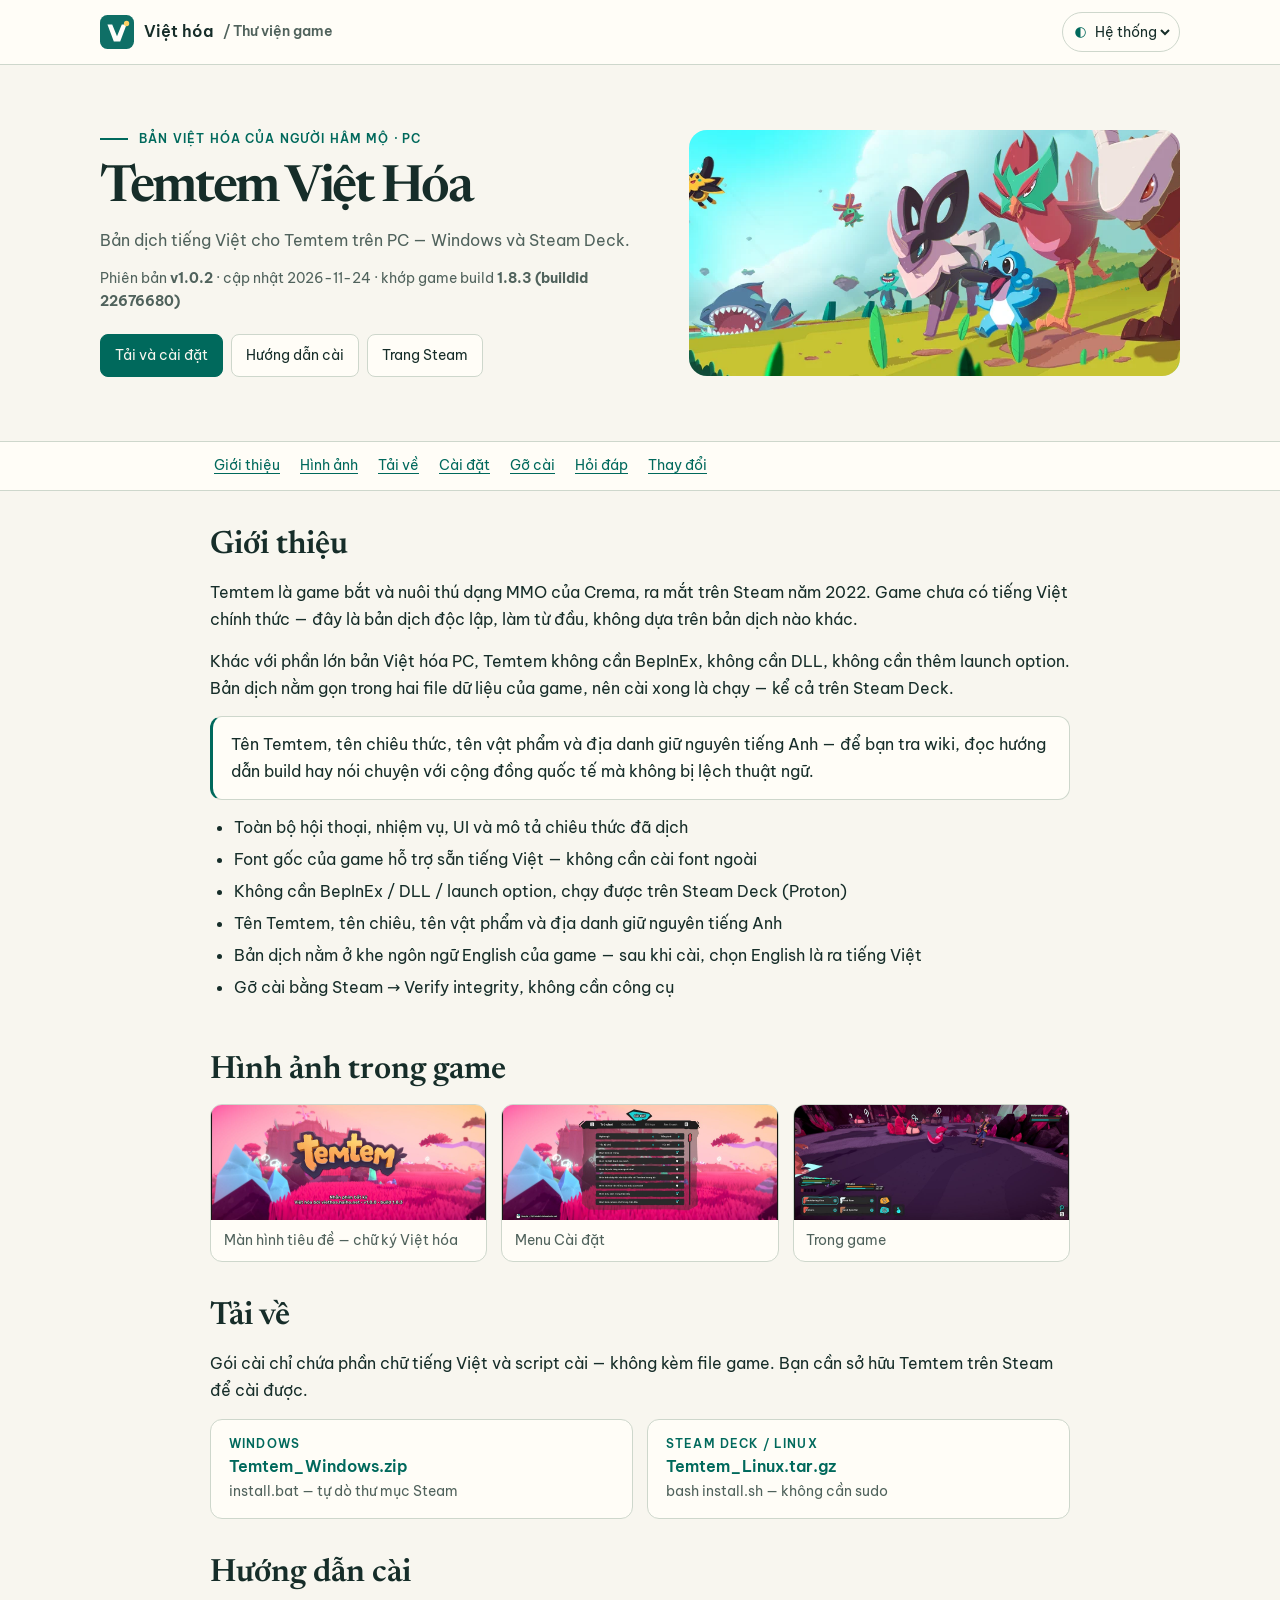
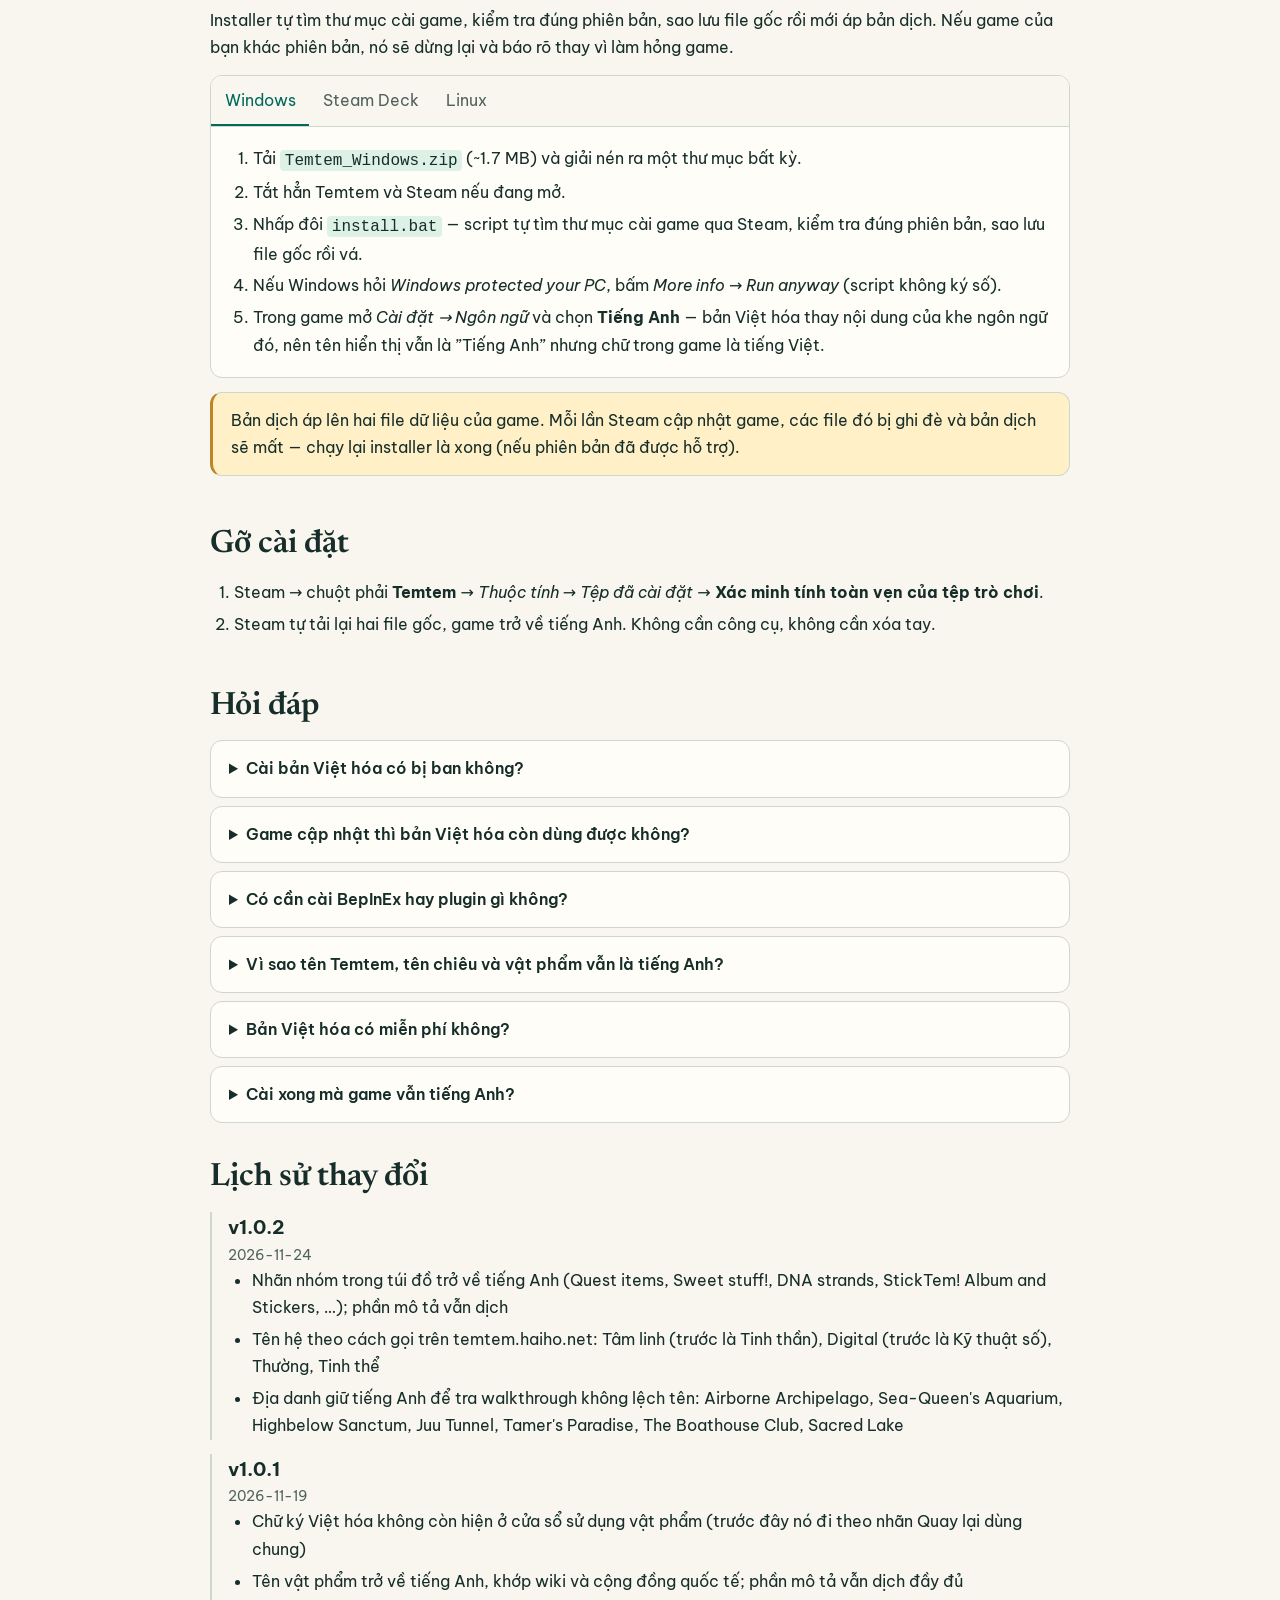
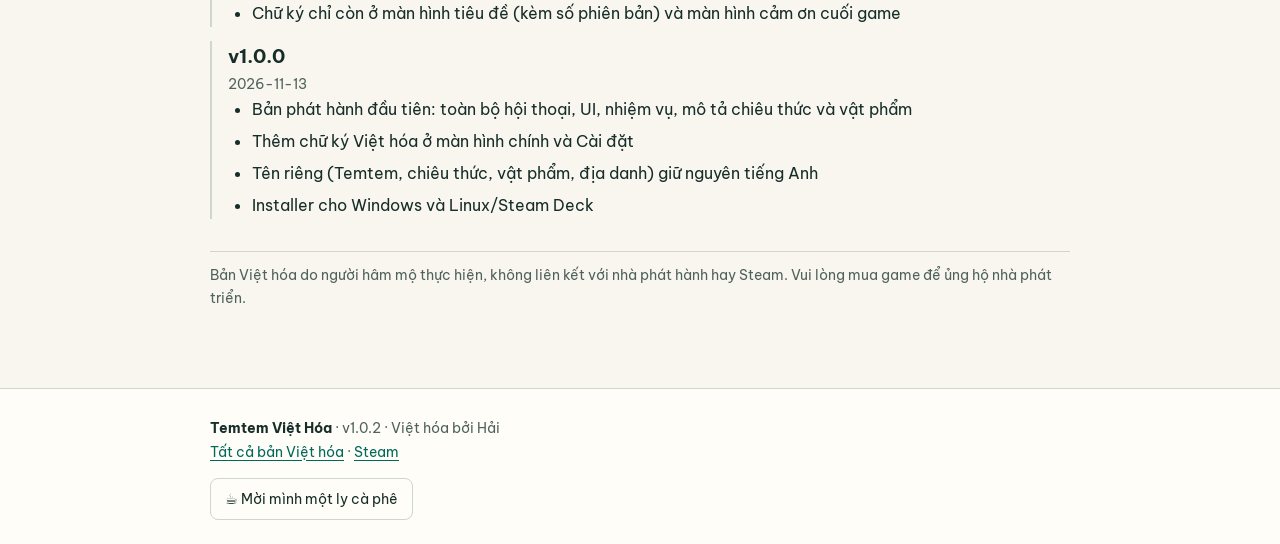
==== commit ceb5a41c: "Redesign the game library and improve theme and copy controls" ====
--- a/temtem/index.html
+++ b/temtem/index.html
@@ -14,7 +14,8 @@
 <meta property="og:url" content="https://hhhai0304.github.io/viethoa/temtem/">
 <meta property="og:image" content="https://hhhai0304.github.io/viethoa/static/og-default.png">
 <meta name="twitter:card" content="summary_large_image">
-<meta name="theme-color" content="#0f6f66">
+<meta name="color-scheme" content="light dark">
+<script>try { const t = localStorage.getItem('viethoa-theme'); if (t === 'light' || t === 'dark') document.documentElement.dataset.theme = t; } catch {}</script>
 <meta name="application-name" content="Việt Hóa">
 <link rel="icon" href="../static/favicon.ico" sizes="any">
 <link rel="icon" type="image/svg+xml" href="../static/favicon.svg">
@@ -26,8 +27,14 @@
 <link rel="stylesheet" href="../static/style.css">
 <script type="application/ld+json">[{"@context": "https://schema.org", "@type": "SoftwareApplication", "name": "Temtem Việt Hóa", "operatingSystem": "Windows, Linux", "applicationCategory": "GameApplication", "softwareVersion": "v1.0.2", "inLanguage": "vi", "url": "https://hhhai0304.github.io/viethoa/temtem/", "description": "Bản Việt hóa tiếng Việt cho Temtem trên PC — chạy tốt trên Windows và Steam Deck (Proton). Toàn bộ hội thoại, UI, mô tả chiêu thức và vật phẩm đã được dịch; tên Temtem, tên chiêu, tên vật phẩm và địa danh giữ nguyên tiếng Anh để khớp với wiki và cộng đồng.", "offers": {"@type": "Offer", "price": "0", "priceCurrency": "VND"}}, {"@context": "https://schema.org", "@type": "FAQPage", "mainEntity": [{"@type": "Question", "name": "Cài bản Việt hóa có bị ban không?", "acceptedAnswer": {"@type": "Answer", "text": "Bản dịch chỉ thay dữ liệu văn bản phía client (hai file .assets), không đụng vào logic game, không can thiệp vào kết nối hay giao dịch. Temtem không dùng anti-cheat kernel. Tuy vậy đây là game online và mọi thay đổi file đều là tự chịu rủi ro — nếu bạn lo, hãy thử bằng một tài khoản phụ trước."}}, {"@type": "Question", "name": "Game cập nhật thì bản Việt hóa còn dùng được không?", "acceptedAnswer": {"@type": "Answer", "text": "Nếu bản cập nhật có sửa hai file dữ liệu, Steam sẽ ghi đè và bản dịch mất — khi đó installer sẽ báo đúng phiên bản và dừng lại thay vì làm hỏng game. Bạn xác minh lại để chơi bản gốc, mình sẽ phát hành bản Việt hóa khớp phiên bản mới."}}, {"@type": "Question", "name": "Có cần cài BepInEx hay plugin gì không?", "acceptedAnswer": {"@type": "Answer", "text": "Không. Temtem dùng I2 Localization với toàn bộ chuỗi nằm trong file assets, nên chỉ cần thay file — không DLL, không launch option, không ảnh hưởng tới Steam Deck."}}, {"@type": "Question", "name": "Vì sao tên Temtem, tên chiêu và vật phẩm vẫn là tiếng Anh?", "acceptedAnswer": {"@type": "Answer", "text": "Đó là chủ ý. Tên riêng giữ nguyên để khớp với wiki, video hướng dẫn và cộng đồng quốc tế; phần mô tả, hội thoại và UI thì dịch toàn bộ."}}, {"@type": "Question", "name": "Bản Việt hóa có miễn phí không?", "acceptedAnswer": {"@type": "Answer", "text": "Miễn phí và sẽ luôn miễn phí. Nếu bạn muốn ủng hộ, có nút mời mình một ly cà phê — nhưng chơi hết game và báo lỗi giúp đã là quý rồi."}}, {"@type": "Question", "name": "Cài xong mà game vẫn tiếng Anh?", "acceptedAnswer": {"@type": "Answer", "text": "Vào Cài đặt → Ngôn ngữ và chọn “Tiếng Anh” — bản Việt hóa nằm ở đúng khe đó, nên tên hiển thị vẫn là Tiếng Anh nhưng nội dung là tiếng Việt. Nếu vẫn tiếng Anh, chạy lại installer: nó sẽ báo file đã vá hay chưa."}}]}]</script>
 </head>
-<body>
-<header class="hero"><div class="wrap">
+<body id="top">
+<header class="mast"><div class="wide mast-inner">
+  <a class="brand" href="../"><img src="../static/favicon.svg" width="34" height="34" alt="">Việt hóa <span>/ Thư viện game</span></a>
+  <label class="theme" hidden><span aria-hidden="true">◐</span><select aria-label="Giao diện">
+    <option value="auto">Hệ thống</option><option value="light">Sáng</option><option value="dark">Tối</option>
+  </select></label>
+</div></header>
+<header class="hero game-hero"><div class="wide game-heading"><div>
   <p class="kicker">Bản Việt hóa của người hâm mộ · PC</p>
   <h1>Temtem Việt Hóa</h1>
   <p class="sub">Bản dịch tiếng Việt cho Temtem trên PC — Windows và Steam Deck.</p>
@@ -38,7 +45,7 @@
     <a class="btn" href="#cai-dat">Hướng dẫn cài</a>
     <a class="btn" href="https://store.steampowered.com/app/745920/Temtem/" rel="noopener">Trang Steam</a>
   </div>
-</div></header>
+</div><div class="art hero-art"><img class="keyart" src="../static/temtem/cover.webp" alt=""></div></div></header>
 
 <nav class="toc"><div class="wrap">
   <a href="#gioi-thieu">Giới thiệu</a>
@@ -50,7 +57,7 @@
   <a href="#thay-doi">Thay đổi</a>
 </div></nav>
 
-<main class="wrap">
+<main class="wrap guide">
 <section id="gioi-thieu">
   <h2>Giới thiệu</h2>
   <p>Temtem là game bắt và nuôi thú dạng MMO của Crema, ra mắt trên Steam năm 2022. Game chưa có tiếng Việt chính thức — đây là bản dịch độc lập, làm từ đầu, không dựa trên bản dịch nào khác.</p><p>Khác với phần lớn bản Việt hóa PC, Temtem không cần BepInEx, không cần DLL, không cần thêm launch option. Bản dịch nằm gọn trong hai file dữ liệu của game, nên cài xong là chạy — kể cả trên Steam Deck.</p>
@@ -101,7 +108,7 @@
 
 <footer><div class="wrap">
   <p><strong>Temtem Việt Hóa</strong> · v1.0.2 · Việt hóa bởi Hải</p>
-  <p><a href="https://hhhai0304.github.io/viethoa/">Tất cả bản Việt hóa</a> · <a href="https://store.steampowered.com/app/745920/Temtem/" rel="noopener">Steam</a></p>
+  <p><a href="../">Tất cả bản Việt hóa</a> · <a href="https://store.steampowered.com/app/745920/Temtem/" rel="noopener">Steam</a></p>
   <p style="margin-top:14px"><button type="button" class="cafe" data-open="moi-cafe">☕ Mời mình một ly cà phê</button></p>
 </div></footer>
 
@@ -114,10 +121,11 @@
     <img class="qr" src="https://img.vietqr.io/image/TCB-5678567820-compact2.png?addInfo=Viet+Hoa+Temtem&amp;accountName=HO+HOANG+HAI" alt="Mã QR chuyển khoản" loading="lazy">
     <dl>
       <dt>Ngân hàng</dt><dd>Techcombank</dd>
-      <dt>Số tài khoản</dt><dd><code>5678567820</code><button type="button" class="copy" data-copy="5678567820">Chép</button></dd>
+      <dt>Số tài khoản</dt><dd><code>5678567820</code><button type="button" class="copy" aria-label="Chép số tài khoản" data-copy="5678567820">Chép</button></dd>
       <dt>Chủ tài khoản</dt><dd>HO HOANG HAI</dd>
-      <dt>Nội dung</dt><dd>Viet Hoa Temtem<button type="button" class="copy" data-copy="Viet Hoa Temtem">Chép</button></dd>
+      <dt>Nội dung</dt><dd>Viet Hoa Temtem<button type="button" class="copy" aria-label="Chép nội dung chuyển khoản" data-copy="Viet Hoa Temtem">Chép</button></dd>
     </dl>
+    <p class="copy-status" role="status"></p>
   </div>
 </dialog>
 
--- a/static/style.css
+++ b/static/style.css
@@ -1,289 +1,122 @@
-/* viethoa.haiho.net — shared styles. No framework, no build step for CSS. */
 :root {
-  --ink: #16191f;
-  --muted: #5c6675;
-  --line: #e3ded4;
-  --bg: #fbfaf7;
-  --card: #fffefb;
-  --accent: #0f6f66;
-  --accent-soft: #e7f2f0;
-  --warn: #8a5a00;
-  --warn-soft: #fdf3e0;
-  --radius: 14px;
-  --wrap: 860px;
-  --sans: "Be Vietnam Pro", ui-sans-serif, system-ui, -apple-system, "Segoe UI", sans-serif;
-  --serif: "Newsreader", ui-serif, Georgia, "Times New Roman", serif;
+  color-scheme: light dark;
+  --bg: light-dark(#f8f6ef, #131a19);
+  --surface: light-dark(#fffdf7, #1c2523);
+  --ink: light-dark(#162d29, #f0f1e8);
+  --muted: light-dark(#50625c, #adc0b7);
+  --line: light-dark(#ced7cc, #354440);
+  --accent: light-dark(#00695c, #84e3c7);
+  --soft: light-dark(#def1e6, #263e36);
+  --warn: light-dark(#fff0c7, #40321d);
+  --serif: Newsreader, Georgia, serif;
+  --gutter: clamp(18px, 4vw, 48px);
 }
-
+:root[data-theme=dark] { color-scheme: dark; }
+:root[data-theme=light] { color-scheme: light; }
 * { box-sizing: border-box; }
-
-html { -webkit-text-size-adjust: 100%; }
-
-body {
-  margin: 0;
-  background: var(--bg);
-  color: var(--ink);
-  font-family: var(--sans);
-  font-size: 17px;
-  line-height: 1.65;
-  text-rendering: optimizeLegibility;
+body { margin: 0; min-height: 100vh; min-height: 100svh; display: flex; flex-direction: column; background: var(--bg); color: var(--ink); font: 1rem/1.7 'Be Vietnam Pro', system-ui, sans-serif; }
+.wide, .wrap { width: min(calc(100% - 2 * var(--gutter)), 1080px); margin-inline: auto; }
+.wrap { max-width: 860px; }
+main { flex: 1; }
+a { color: var(--accent); text-underline-offset: .22em; }
+a:focus-visible, button:focus-visible, select:focus-visible, summary:focus-visible { outline: 3px solid var(--accent); outline-offset: 3px; }
+button, select { font: inherit; cursor: pointer; }
+[hidden] { display: none !important; }
+h1, h2, h3, p, figure { margin: 0; }
+h1, h2, h3 { text-wrap: balance; }
+.mast { border-bottom: 1px solid var(--line); background: var(--surface); }
+.mast-inner, .brand, .theme, .foot-inner, .card-end { display: flex; align-items: center; }
+.mast-inner, .foot-inner, .card-end { justify-content: space-between; gap: 1rem; }
+.mast-inner { min-height: 64px; }
+.brand { gap: 10px; color: var(--ink); font-weight: 600; text-decoration: none; }
+.brand span, .sub, .meta, .game-copy p, .hint, .when, figcaption, .lang, footer p { color: var(--muted); }
+.brand span, footer, .theme { font-size: .86rem; }
+.theme { border: 1px solid var(--line); border-radius: 2rem; padding-inline: .75rem .4rem; gap: 4px; color: var(--accent); }
+.theme select { background: var(--surface); color: var(--ink); border: 0; min-height: 38px; border-radius: 2rem; }
+.library { padding-bottom: clamp(60px, 9vw, 108px); }
+.library-head, .hero { padding-block: clamp(38px, 5vw, 72px); }
+.kicker, .status, .platform, .os { font-size: .72rem; font-weight: 600; letter-spacing: .1em; text-transform: uppercase; }
+.kicker { color: var(--accent); display: flex; align-items: center; gap: .7rem; }
+.kicker::before { content: ''; width: 28px; height: 2px; background: currentColor; }
+h1, h2, .game-copy h3 { font-family: var(--serif); font-weight: 600; line-height: 1.14; }
+h1 { font-size: clamp(2.6rem, 5.8vw, 5.3rem); letter-spacing: -.045em; margin-block: .22em .18em; }
+h1 em { color: var(--accent); }
+.sub { max-width: 58ch; }
+.shelf { border-top: 1px solid var(--line); padding-top: 1.35rem; }
+.shelf h2 { display: flex; align-items: center; gap: .7rem; font-size: 1.65rem; margin-bottom: 1rem; }
+.shelf h2 span { font: 600 .76rem/1.65 monospace; padding: 0 .45rem; border-radius: .4rem; color: var(--accent); background: var(--soft); }
+.games { display: grid; gap: 20px; }
+.game-link, .game-heading { display: grid; grid-template-columns: 1.1fr 1fr; }
+.game-link { color: var(--ink); background: var(--surface); text-decoration: none; border: 1px solid var(--line); border-radius: 20px; overflow: hidden; }
+.game-link:hover { border-color: var(--accent); }
+.art { position: relative; isolation: isolate; background: var(--soft); display: grid; place-items: center; min-height: 220px; }
+.keyart { position: absolute; inset: 0; width: 100%; height: 100%; object-fit: cover; object-position: 60% center; }
+.monogram { font: italic 5rem var(--serif); color: var(--accent); }
+.platform { position: absolute; bottom: 14px; left: 14px; color: white; background: #172a26; border-radius: .4rem; padding: .15rem .6rem; }
+.game-copy { padding: clamp(22px, 3vw, 38px); }
+.status { color: var(--accent); }
+.status::before { content: ''; display: inline-block; width: 7px; height: 7px; border-radius: 50%; background: currentColor; margin-right: .5rem; }
+.game-copy h3 { font-size: clamp(2rem, 4vw, 3.2rem); margin: .12em 0; }
+.card-end { border-top: 1px solid var(--line); padding-top: 12px; margin-top: 20px; color: var(--accent); font-size: .88rem; }
+.card-end small { color: var(--muted); font: .84rem monospace; }
+footer { background: var(--surface); border-top: 1px solid var(--line); padding-block: 28px; }
+footer strong { color: var(--ink); }
+.game-heading { gap: var(--gutter); align-items: center; }
+.game-heading h1 { font-size: clamp(2.5rem, 4vw, 3.8rem); }
+.hero-art { border-radius: 18px; overflow: hidden; aspect-ratio: 2 / 1; min-height: 0; }
+.meta { font-size: .88rem; margin-top: 12px; }
+.btns, .tabbar, .toc .wrap { display: flex; }
+.btns { flex-wrap: wrap; gap: 8px; margin-top: 20px; }
+.btn, footer .cafe, .copy { border: 1px solid var(--line); border-radius: 8px; background: var(--surface); color: var(--ink); text-decoration: none; padding: 8px 14px; font-size: .9rem; }
+.btn.primary { background: var(--accent); color: var(--bg); border-color: var(--accent); }
+.btn:hover, footer .cafe:hover, .copy:hover { border-color: var(--accent); }
+.toc { position: sticky; top: 0; z-index: 2; background: var(--surface); border-block: 1px solid var(--line); }
+.toc .wrap { gap: 20px; overflow-x: auto; padding: 12px 4px; }
+.toc a { white-space: nowrap; font-size: .88rem; }
+.guide { padding-bottom: 64px; overflow-wrap: anywhere; }
+.guide section { scroll-margin-top: 62px; padding-top: 36px; }
+.guide h2 { font-size: 2rem; margin-bottom: 16px; }
+.guide p, .guide ul, .guide ol { margin: 0 0 14px; }
+ul, ol { padding-left: 1.5rem; }
+li + li { margin-top: .3rem; }
+.note, details, .tabs, .card, .shots figure, .empty { background: var(--surface); border: 1px solid var(--line); border-radius: 12px; }
+.note, details, .card, .empty { padding: 14px 18px; }
+.note { border-inline-start: 3px solid var(--accent); margin: 14px 0; }
+.note p, .tabpane ol { margin: 0; }
+.warn { background: var(--warn); border-inline-start-color: #ba862b; }
+.dl, .shots { display: grid; grid-template-columns: repeat(auto-fit, minmax(min(100%, 235px), 1fr)); gap: 14px; }
+.card { text-decoration: none; }
+.card:hover, details[open] { border-color: var(--accent); }
+.file { font-weight: 600; }
+.hint, figcaption, .lang, .when { font-size: .85rem; }
+code { background: var(--soft); border-radius: 4px; padding: .1em .3em; }
+.tabs, .shots figure { overflow: hidden; }
+.tabbar { background: var(--bg); border-bottom: 1px solid var(--line); }
+.tabbar button { border: none; border-bottom: 2px solid transparent; background: transparent; color: var(--muted); padding: .65em .85em; }
+.tabbar button[aria-selected=true] { border-color: var(--accent); color: var(--accent); }
+.tabbar button:focus-visible { outline-offset: -4px; }
+.tabpane { padding: 18px; }
+.shots img { width: 100%; height: auto; display: block; }
+figcaption { padding: .55rem .8rem; }
+summary { cursor: pointer; font-weight: 600; }
+details + details { margin-top: 8px; }
+.guide details p { margin: 10px 0 0; }
+.cl { padding-left: 16px; border-left: 2px solid var(--line); }
+.sep { border: none; border-top: 1px solid var(--line); margin: 32px 0 12px; }
+dialog.cafe { color: var(--ink); background: var(--surface); border: 1px solid var(--line); border-radius: 16px; width: min(440px, calc(100% - 32px)); padding: 22px; }
+dialog::backdrop { background: #101b18ad; }
+dialog .close { float: right; border: none; background: none; color: inherit; font-size: 1.5rem; }
+dialog h2 { margin-bottom: 12px; }
+dialog .qr { display: block; width: min(200px, 100%); margin: 14px auto; }
+dialog dl { display: grid; grid-template-columns: auto 1fr; gap: 6px 12px; font-size: .9rem; }
+dialog dd { margin: 0; overflow-wrap: anywhere; }
+.copy { padding: 3px 10px; margin: 2px 0 2px 6px; font-weight: 600; color: var(--accent); background: var(--soft); border-color: var(--accent); }
+.copy:hover { background: var(--accent); color: var(--bg); }
+.copy-status { font-size: .86rem; color: var(--ink); }
+@media (max-width: 680px) {
+  .brand span { display: none; }
+  .game-link, .game-heading { grid-template-columns: 1fr; }
+  .art { aspect-ratio: 2.4 / 1; min-height: 0; }
+  .foot-inner { align-items: flex-start; flex-direction: column; gap: .6rem; }
+  .tabbar button { font-size: .9rem; }
 }
-
-a { color: var(--accent); text-decoration: none; }
-a:hover { text-decoration: underline; text-underline-offset: 3px; }
-
-.wrap { max-width: var(--wrap); margin: 0 auto; padding: 0 22px; }
-
-/* ---------- hero ---------- */
-.hero {
-  border-bottom: 1px solid var(--line);
-  background:
-    radial-gradient(1100px 320px at 50% -180px, #dff0ec 0%, rgba(223, 240, 236, 0) 70%),
-    var(--bg);
-  padding: 56px 0 42px;
-}
-.hero .kicker {
-  margin: 0 0 10px;
-  font-size: 13px;
-  letter-spacing: .08em;
-  text-transform: uppercase;
-  color: var(--muted);
-}
-.hero h1 {
-  font-family: var(--serif);
-  font-weight: 600;
-  font-size: clamp(2.1rem, 5.2vw, 3.1rem);
-  line-height: 1.12;
-  margin: 0 0 12px;
-  letter-spacing: -0.01em;
-}
-.hero .sub { margin: 0 0 6px; color: var(--muted); }
-.hero .meta { margin: 14px 0 0; font-size: 14.5px; color: var(--muted); }
-.hero .meta strong { color: var(--ink); font-weight: 600; }
-
-.btns { display: flex; flex-wrap: wrap; gap: 10px; margin-top: 24px; }
-.btn {
-  display: inline-block;
-  padding: 11px 18px;
-  border: 1px solid var(--line);
-  border-radius: 999px;
-  background: var(--card);
-  color: var(--ink);
-  font-weight: 500;
-  font-size: 15px;
-  transition: transform .12s ease, border-color .12s ease;
-}
-.btn:hover { text-decoration: none; border-color: #cfc7b8; transform: translateY(-1px); }
-.btn.primary { background: var(--accent); border-color: var(--accent); color: #fff; }
-.btn.primary:hover { background: #0c5d55; }
-
-/* ---------- nav ---------- */
-.toc { border-bottom: 1px solid var(--line); background: var(--card); position: sticky; top: 0; z-index: 5; }
-.toc .wrap { display: flex; gap: 18px; overflow-x: auto; padding: 11px 22px; scrollbar-width: none; }
-.toc .wrap::-webkit-scrollbar { display: none; }
-.toc a { color: var(--muted); font-size: 14.5px; white-space: nowrap; }
-.toc a:hover { color: var(--accent); }
-
-/* ---------- sections ---------- */
-main { padding: 8px 0 64px; }
-section { padding: 34px 0 6px; }
-section h2 {
-  font-family: var(--serif);
-  font-size: 1.55rem;
-  font-weight: 600;
-  margin: 0 0 14px;
-  letter-spacing: -0.005em;
-}
-section h3 { font-size: 1.05rem; margin: 22px 0 8px; }
-
-p { margin: 0 0 14px; }
-ul, ol { margin: 0 0 16px; padding-left: 22px; }
-li { margin-bottom: 7px; }
-code {
-  font-family: ui-monospace, SFMono-Regular, Menlo, Consolas, monospace;
-  font-size: .89em;
-  background: #f1eee7;
-  border: 1px solid var(--line);
-  border-radius: 6px;
-  padding: 1px 5px;
-}
-
-.lead { font-size: 1.06rem; }
-
-/* ---------- callouts ---------- */
-.note {
-  border: 1px solid var(--line);
-  border-left: 3px solid var(--accent);
-  background: var(--card);
-  border-radius: 10px;
-  padding: 14px 16px;
-  margin: 0 0 18px;
-  font-size: 15.5px;
-}
-.note.warn { border-left-color: #d99b2b; background: var(--warn-soft); color: #4a3300; }
-.note p:last-child { margin-bottom: 0; }
-
-/* ---------- download cards ---------- */
-.dl { display: grid; gap: 12px; grid-template-columns: repeat(auto-fit, minmax(240px, 1fr)); }
-.dl a.card {
-  display: block;
-  border: 1px solid var(--line);
-  border-radius: var(--radius);
-  background: var(--card);
-  padding: 16px 18px;
-  color: var(--ink);
-}
-.dl a.card:hover { text-decoration: none; border-color: var(--accent); }
-.dl .os { font-size: 13px; color: var(--muted); text-transform: uppercase; letter-spacing: .06em; }
-.dl .file { font-weight: 600; margin: 4px 0 2px; }
-.dl .hint { font-size: 14px; color: var(--muted); }
-
-/* ---------- tabs ---------- */
-.tabs { border: 1px solid var(--line); border-radius: var(--radius); background: var(--card); overflow: hidden; }
-.tabbar { display: flex; border-bottom: 1px solid var(--line); background: #f6f4ee; }
-.tabbar button {
-  appearance: none;
-  border: 0;
-  background: transparent;
-  padding: 12px 18px;
-  font: inherit;
-  font-size: 15px;
-  color: var(--muted);
-  cursor: pointer;
-  border-bottom: 2px solid transparent;
-}
-.tabbar button[aria-selected="true"] { color: var(--ink); border-bottom-color: var(--accent); background: var(--card); }
-.tabpane { padding: 18px 20px 6px; }
-.tabpane[hidden] { display: none; }
-.tabpane ol { margin-bottom: 12px; }
-
-/* ---------- screenshots ---------- */
-.shots { display: grid; gap: 12px; grid-template-columns: repeat(auto-fit, minmax(260px, 1fr)); }
-.shots figure { margin: 0; border: 1px solid var(--line); border-radius: 12px; overflow: hidden; background: var(--card); }
-.shots img { display: block; width: 100%; height: auto; }
-.shots figcaption { font-size: 13.5px; color: var(--muted); padding: 8px 12px; }
-.shots .empty {
-  border: 1px dashed var(--line);
-  border-radius: 12px;
-  padding: 34px 18px;
-  text-align: center;
-  color: var(--muted);
-  font-size: 15px;
-  background: var(--card);
-}
-
-/* ---------- faq ---------- */
-details {
-  border: 1px solid var(--line);
-  border-radius: 10px;
-  background: var(--card);
-  padding: 12px 16px;
-  margin-bottom: 10px;
-}
-details[open] { border-color: #d6cfc0; }
-summary { cursor: pointer; font-weight: 500; }
-summary::marker { color: var(--accent); }
-details p { margin: 10px 0 2px; font-size: 15.5px; }
-
-/* ---------- changelog ---------- */
-.cl { border-left: 2px solid var(--line); padding-left: 18px; margin-bottom: 6px; }
-.cl h3 { margin: 0 0 2px; font-size: 1rem; }
-.cl .when { color: var(--muted); font-size: 13.5px; margin-bottom: 8px; }
-
-/* ---------- hub cards ---------- */
-.games { display: grid; gap: 14px; grid-template-columns: repeat(auto-fit, minmax(250px, 1fr)); }
-.games a {
-  display: block;
-  border: 1px solid var(--line);
-  border-radius: var(--radius);
-  background: var(--card);
-  padding: 18px;
-  color: var(--ink);
-}
-.games a:hover { text-decoration: none; border-color: var(--accent); }
-.games h3 { margin: 0 0 6px; font-size: 1.1rem; font-family: var(--serif); }
-.games p { margin: 0; font-size: 14.5px; color: var(--muted); }
-.badge {
-  display: inline-block;
-  font-size: 12px;
-  padding: 2px 9px;
-  border-radius: 999px;
-  background: var(--accent-soft);
-  color: var(--accent);
-  margin-left: 6px;
-  vertical-align: 2px;
-}
-
-/* ---------- footer ---------- */
-footer {
-  border-top: 1px solid var(--line);
-  background: var(--card);
-  padding: 26px 0 34px;
-  font-size: 14.5px;
-  color: var(--muted);
-}
-footer p { margin: 0 0 6px; }
-footer .cafe {
-  appearance: none;
-  border: 1px solid var(--line);
-  background: var(--bg);
-  border-radius: 999px;
-  padding: 8px 16px;
-  font: inherit;
-  font-size: 14.5px;
-  cursor: pointer;
-  color: var(--ink);
-}
-footer .cafe:hover { border-color: var(--accent); }
-
-/* ---------- dialog ---------- */
-dialog.cafe {
-  border: 1px solid var(--line);
-  border-radius: 16px;
-  padding: 0;
-  max-width: 420px;
-  width: calc(100% - 32px);
-  background: var(--card);
-  color: var(--ink);
-  box-shadow: 0 24px 60px rgba(20, 25, 30, .18);
-}
-dialog.cafe::backdrop { background: rgba(20, 25, 30, .42); }
-dialog.cafe .inner { padding: 22px 22px 18px; position: relative; }
-dialog.cafe h2 { font-family: var(--serif); font-size: 1.3rem; margin: 0 0 8px; }
-dialog.cafe p { font-size: 15px; color: var(--muted); }
-dialog.cafe .close {
-  position: absolute; top: 10px; right: 12px;
-  border: 0; background: transparent; font-size: 22px; line-height: 1;
-  cursor: pointer; color: var(--muted);
-}
-dialog.cafe dl { display: grid; grid-template-columns: 108px 1fr; gap: 6px 10px; font-size: 15px; margin: 12px 0 0; }
-dialog.cafe dt { color: var(--muted); }
-dialog.cafe dd { margin: 0; }
-dialog.cafe .copy {
-  margin-left: 6px; border: 1px solid var(--line); background: var(--bg);
-  border-radius: 6px; padding: 1px 7px; font: inherit; font-size: 13px; cursor: pointer;
-}
-dialog.cafe img.qr { display: block; width: 200px; height: 200px; margin: 14px auto 4px; border-radius: 10px; }
-
-/* ---------- misc ---------- */
-.lang { font-size: 13.5px; color: var(--muted); }
-hr.sep { border: 0; border-top: 1px solid var(--line); margin: 30px 0 6px; }
-
-@media (prefers-color-scheme: dark) {
-  :root {
-    --ink: #eceff3;
-    --muted: #9aa4b2;
-    --line: #2b3038;
-    --bg: #14171c;
-    --card: #1a1e24;
-    --accent: #5ec9bd;
-    --accent-soft: #1d2f2d;
-    --warn: #f0c274;
-    --warn-soft: #2a2418;
-  }
-  .hero { background: radial-gradient(1100px 320px at 50% -180px, #17302e 0%, rgba(23,48,46,0) 70%), var(--bg); }
-  code { background: #22262d; }
-  .tabbar { background: #171b20; }
-  .btn.primary { color: #06120f; }
-  dialog.cafe { box-shadow: 0 24px 60px rgba(0,0,0,.6); }
-}
